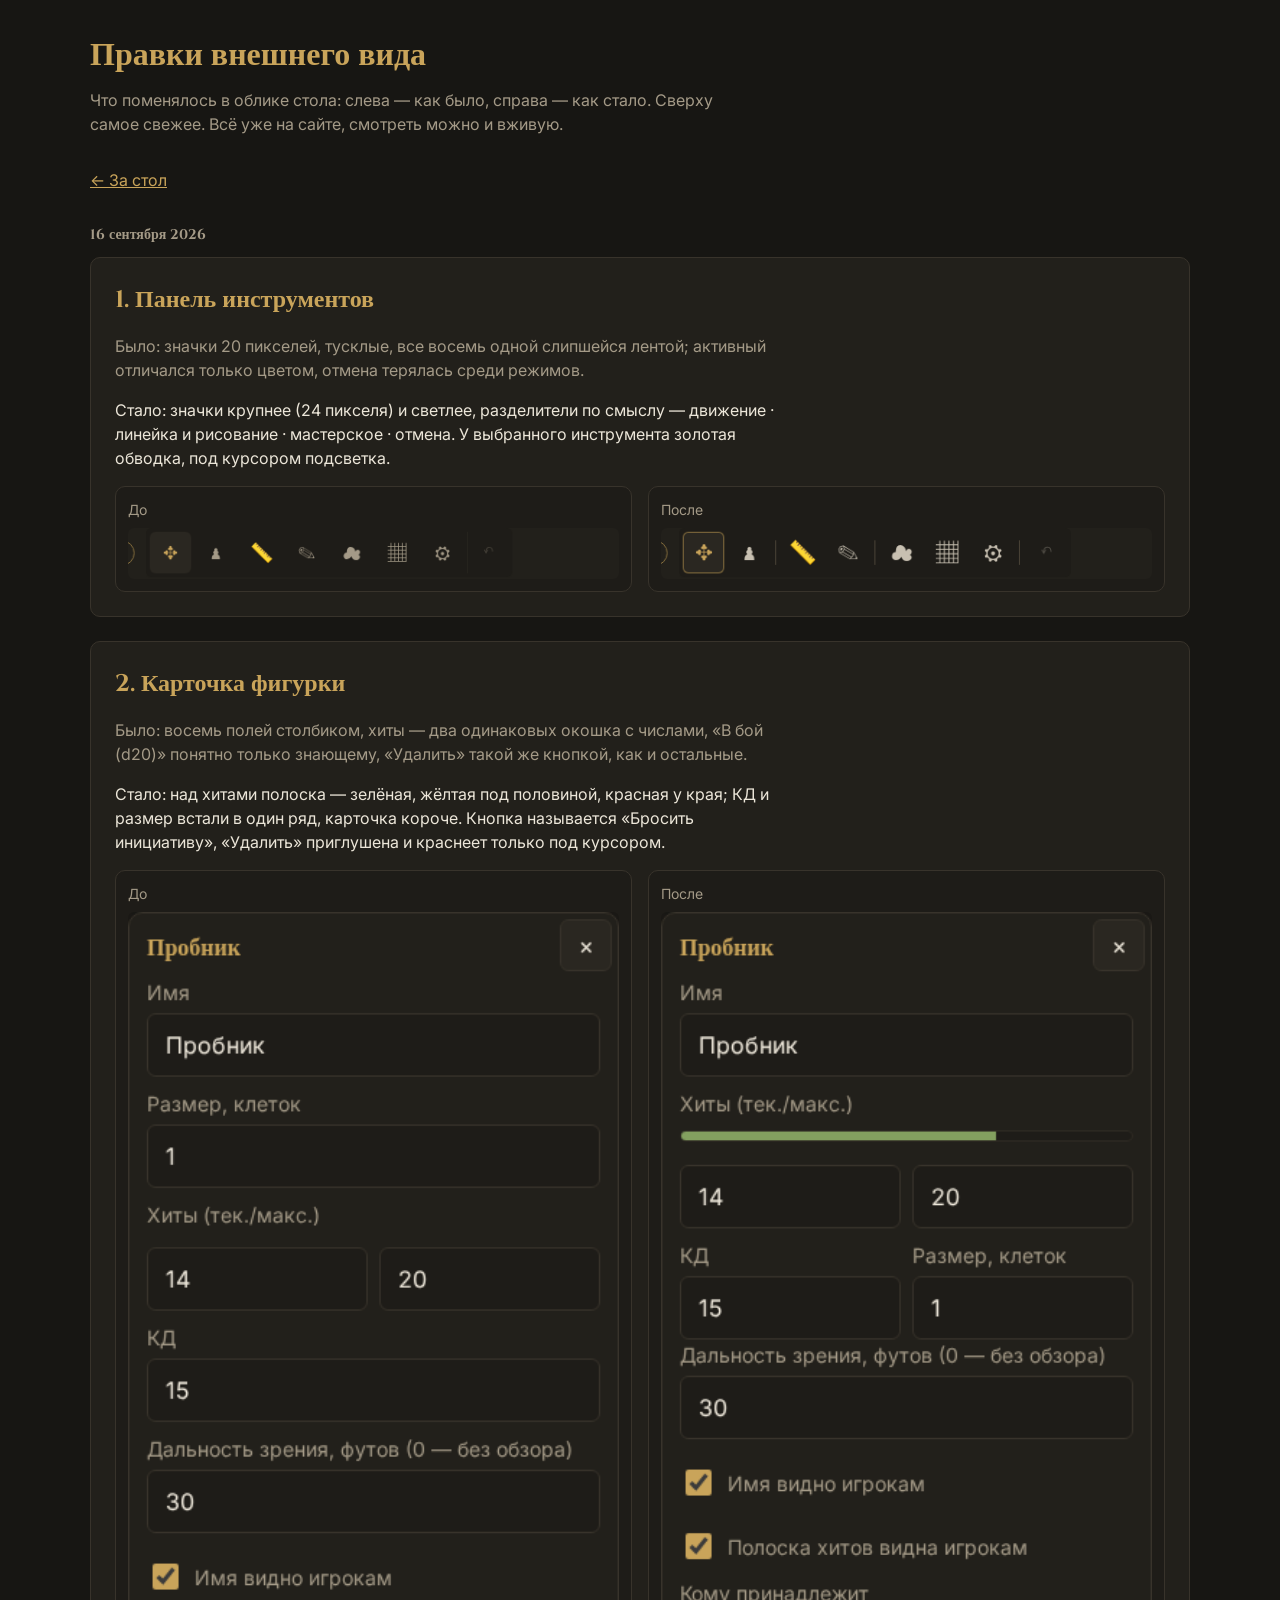
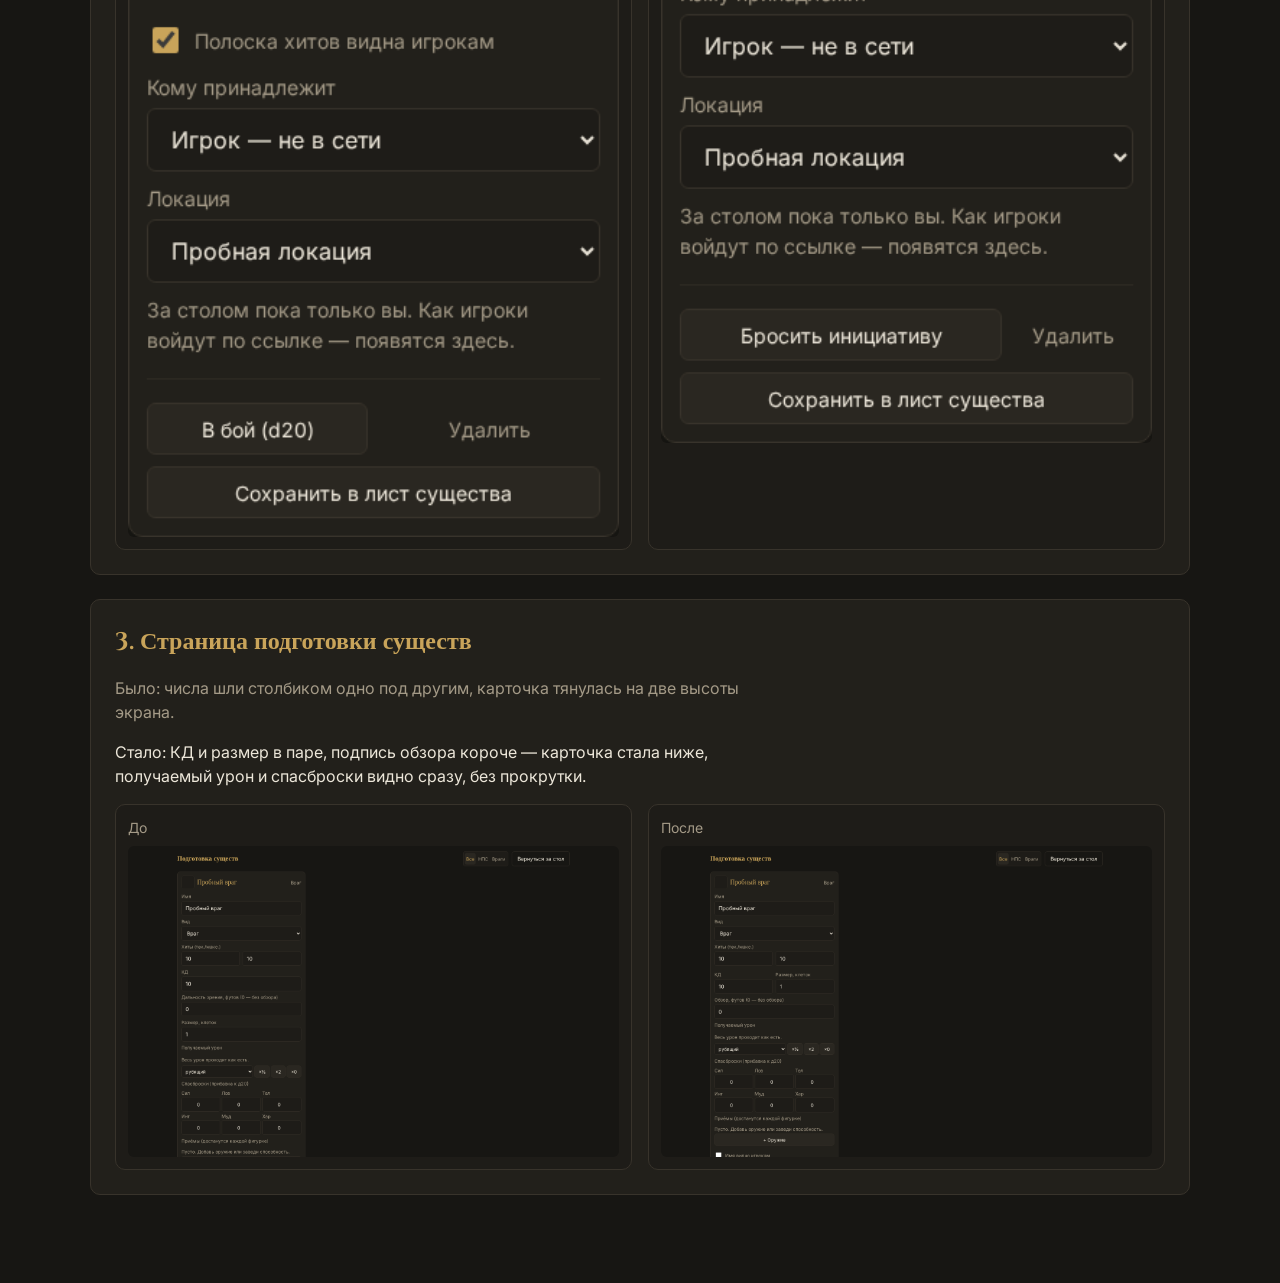
==== pravki/index.html @ 35bd2c35 "Brighter toolbar, a bar on the token card, and a page that shows every look change" ====
<!DOCTYPE html>
<html lang="ru">
<head>
<meta charset="utf-8">
<meta name="viewport" content="width=device-width, initial-scale=1">
<title>YourTable — правки внешнего вида</title>
<link rel="icon" href="../favicon.svg" type="image/svg+xml">
<link rel="preconnect" href="https://fonts.googleapis.com">
<link rel="preconnect" href="https://fonts.gstatic.com" crossorigin>
<link href="https://fonts.googleapis.com/css2?family=Cinzel:wght@500;600&family=Inter:wght@400;500;600&display=swap" rel="stylesheet">
<style>
  :root{
    --bg:#171613; --bg-2:#1e1c18; --panel:#22201b; --line:#38332b;
    --text:#ece6d9; --muted:#a49a87; --gold:#c9a45a;
    --s2:8px; --s3:12px; --s4:16px; --s6:24px; --s8:32px; --r:10px;
    --f-head:"Cinzel", Georgia, serif; --f-body:"Inter", system-ui, sans-serif;
  }
  *{box-sizing:border-box}
  body{
    margin:0; padding:var(--s8) var(--s4) 64px; background:var(--bg); color:var(--text);
    font-family:var(--f-body); font-size:16px; line-height:1.5;
  }
  .wrap{max-width:1100px; margin:0 auto}
  h1{font-family:var(--f-head); font-size:32px; color:var(--gold); margin:0 0 var(--s2)}
  h2{font-family:var(--f-head); font-size:24px; color:var(--gold); margin:0 0 var(--s3)}
  .lead{color:var(--muted); margin:0 0 var(--s8); max-width:66ch}
  .back{display:inline-block; margin-bottom:var(--s8); color:var(--gold)}
  .fix{border:1px solid var(--line); border-radius:var(--r); background:var(--panel); padding:var(--s6); margin-bottom:var(--s6)}
  .fix p{max-width:66ch}
  .fix .was{color:var(--muted)}
  .pair{display:grid; grid-template-columns:1fr 1fr; gap:var(--s4); margin-top:var(--s4)}
  .shot{background:var(--bg-2); border:1px solid var(--line); border-radius:var(--r); padding:var(--s3)}
  .shot span{display:block; font-size:14px; color:var(--muted); margin-bottom:var(--s2)}
  .shot img{display:block; width:100%; height:auto; border-radius:6px}
  .when{font-size:14px; color:var(--muted)}
  @media (max-width:760px){ .pair{grid-template-columns:1fr} }
</style>
</head>
<body>
<div class="wrap">
  <h1>Правки внешнего вида</h1>
  <p class="lead">Что поменялось в облике стола: слева — как было, справа — как стало.
  Сверху самое свежее. Всё уже на сайте, смотреть можно и вживую.</p>
  <a class="back" href="../index.html">← За стол</a>

  <h2 class="when">16 сентября 2026</h2>

  <div class="fix">
    <h2>1. Панель инструментов</h2>
    <p class="was">Было: значки 20 пикселей, тусклые, все восемь одной слипшейся лентой;
    активный отличался только цветом, отмена терялась среди режимов.</p>
    <p>Стало: значки крупнее (24 пикселя) и светлее, разделители по смыслу —
    движение · линейка и рисование · мастерское · отмена. У выбранного инструмента
    золотая обводка, под курсором подсветка.</p>
    <div class="pair">
      <div class="shot"><span>До</span><img src="img/01-do.png" alt="Панель инструментов до правки"></div>
      <div class="shot"><span>После</span><img src="img/01-posle.png" alt="Панель инструментов после правки"></div>
    </div>
  </div>

  <div class="fix">
    <h2>2. Карточка фигурки</h2>
    <p class="was">Было: восемь полей столбиком, хиты — два одинаковых окошка с числами,
    «В бой (d20)» понятно только знающему, «Удалить» такой же кнопкой, как и остальные.</p>
    <p>Стало: над хитами полоска — зелёная, жёлтая под половиной, красная у края;
    КД и размер встали в один ряд, карточка короче. Кнопка называется
    «Бросить инициативу», «Удалить» приглушена и краснеет только под курсором.</p>
    <div class="pair">
      <div class="shot"><span>До</span><img src="img/02-do.png" alt="Карточка фигурки до правки"></div>
      <div class="shot"><span>После</span><img src="img/02-posle.png" alt="Карточка фигурки после правки"></div>
    </div>
  </div>

  <div class="fix">
    <h2>3. Страница подготовки существ</h2>
    <p class="was">Было: числа шли столбиком одно под другим, карточка тянулась
    на две высоты экрана.</p>
    <p>Стало: КД и размер в паре, подпись обзора короче — карточка стала ниже,
    получаемый урон и спасброски видно сразу, без прокрутки.</p>
    <div class="pair">
      <div class="shot"><span>До</span><img src="img/03-do.png" alt="Страница подготовки до правки"></div>
      <div class="shot"><span>После</span><img src="img/03-posle.png" alt="Страница подготовки после правки"></div>
    </div>
  </div>
</div>
</body>
</html>
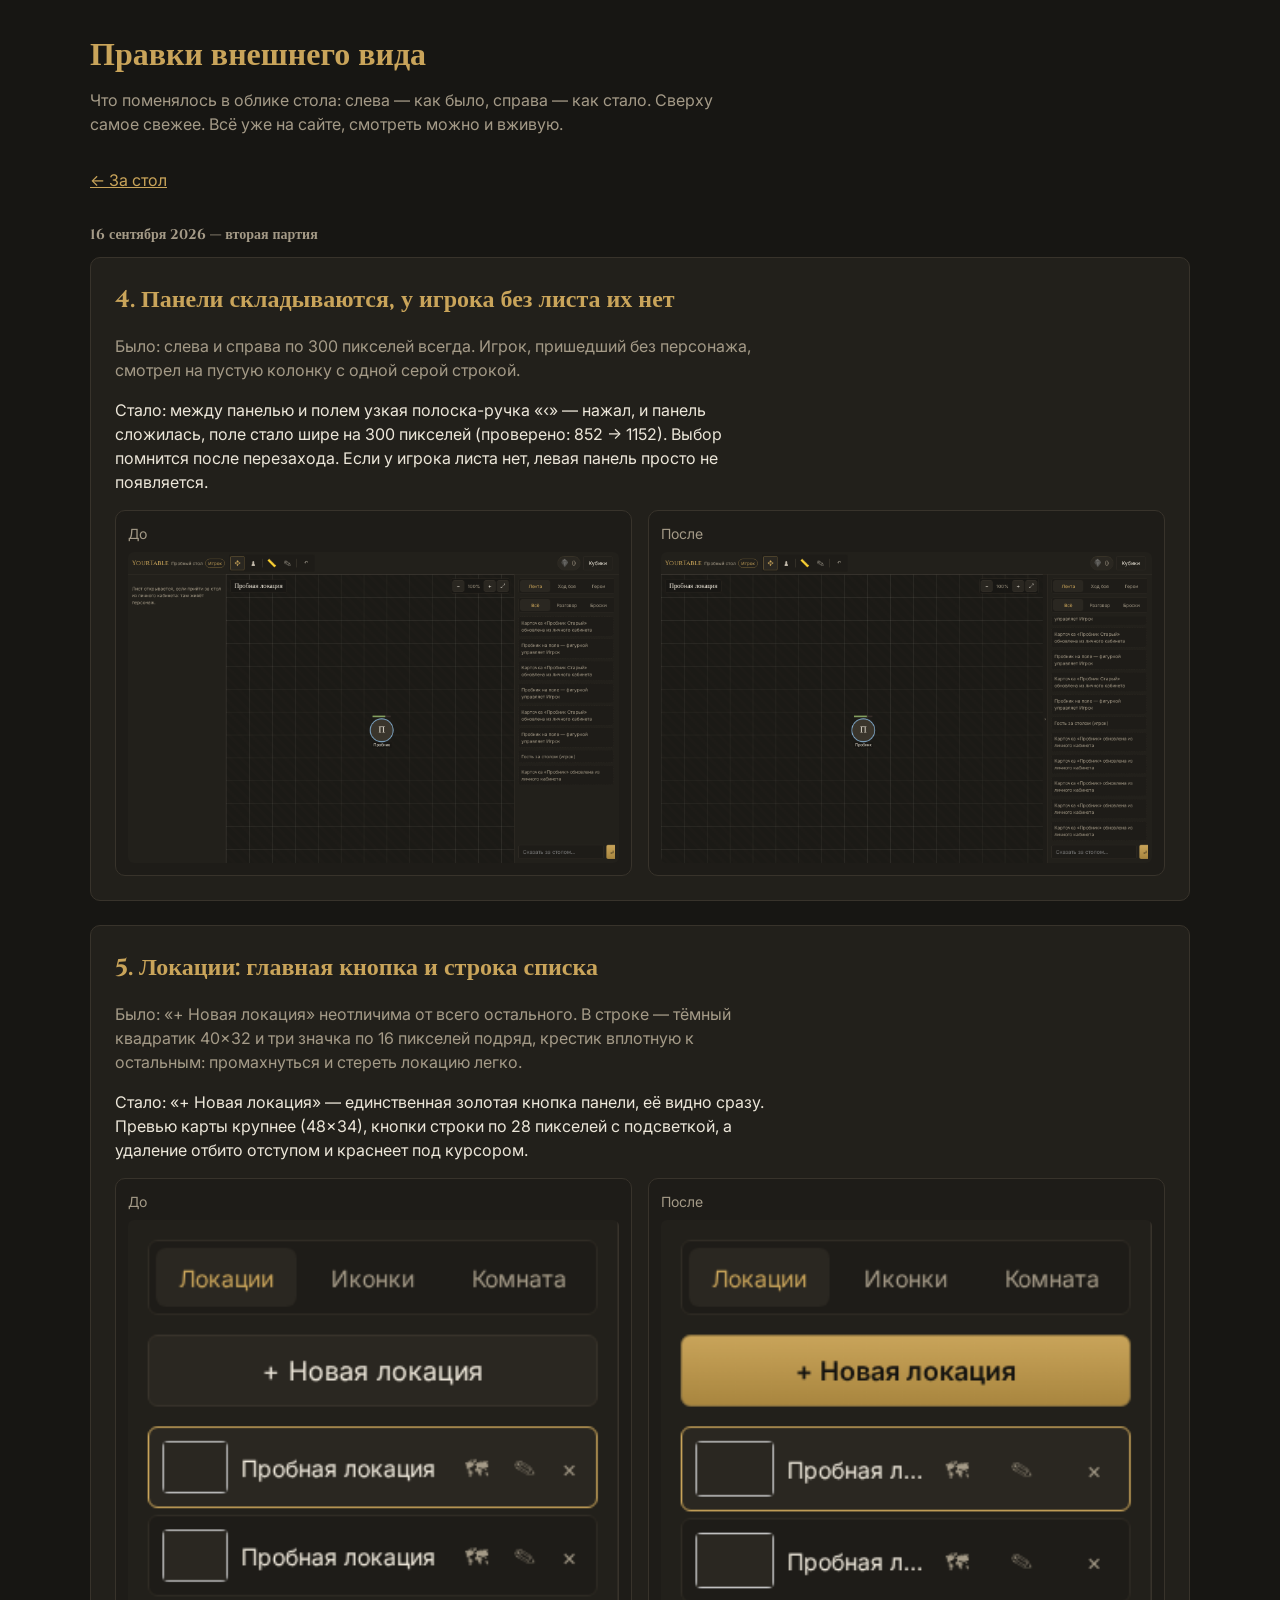
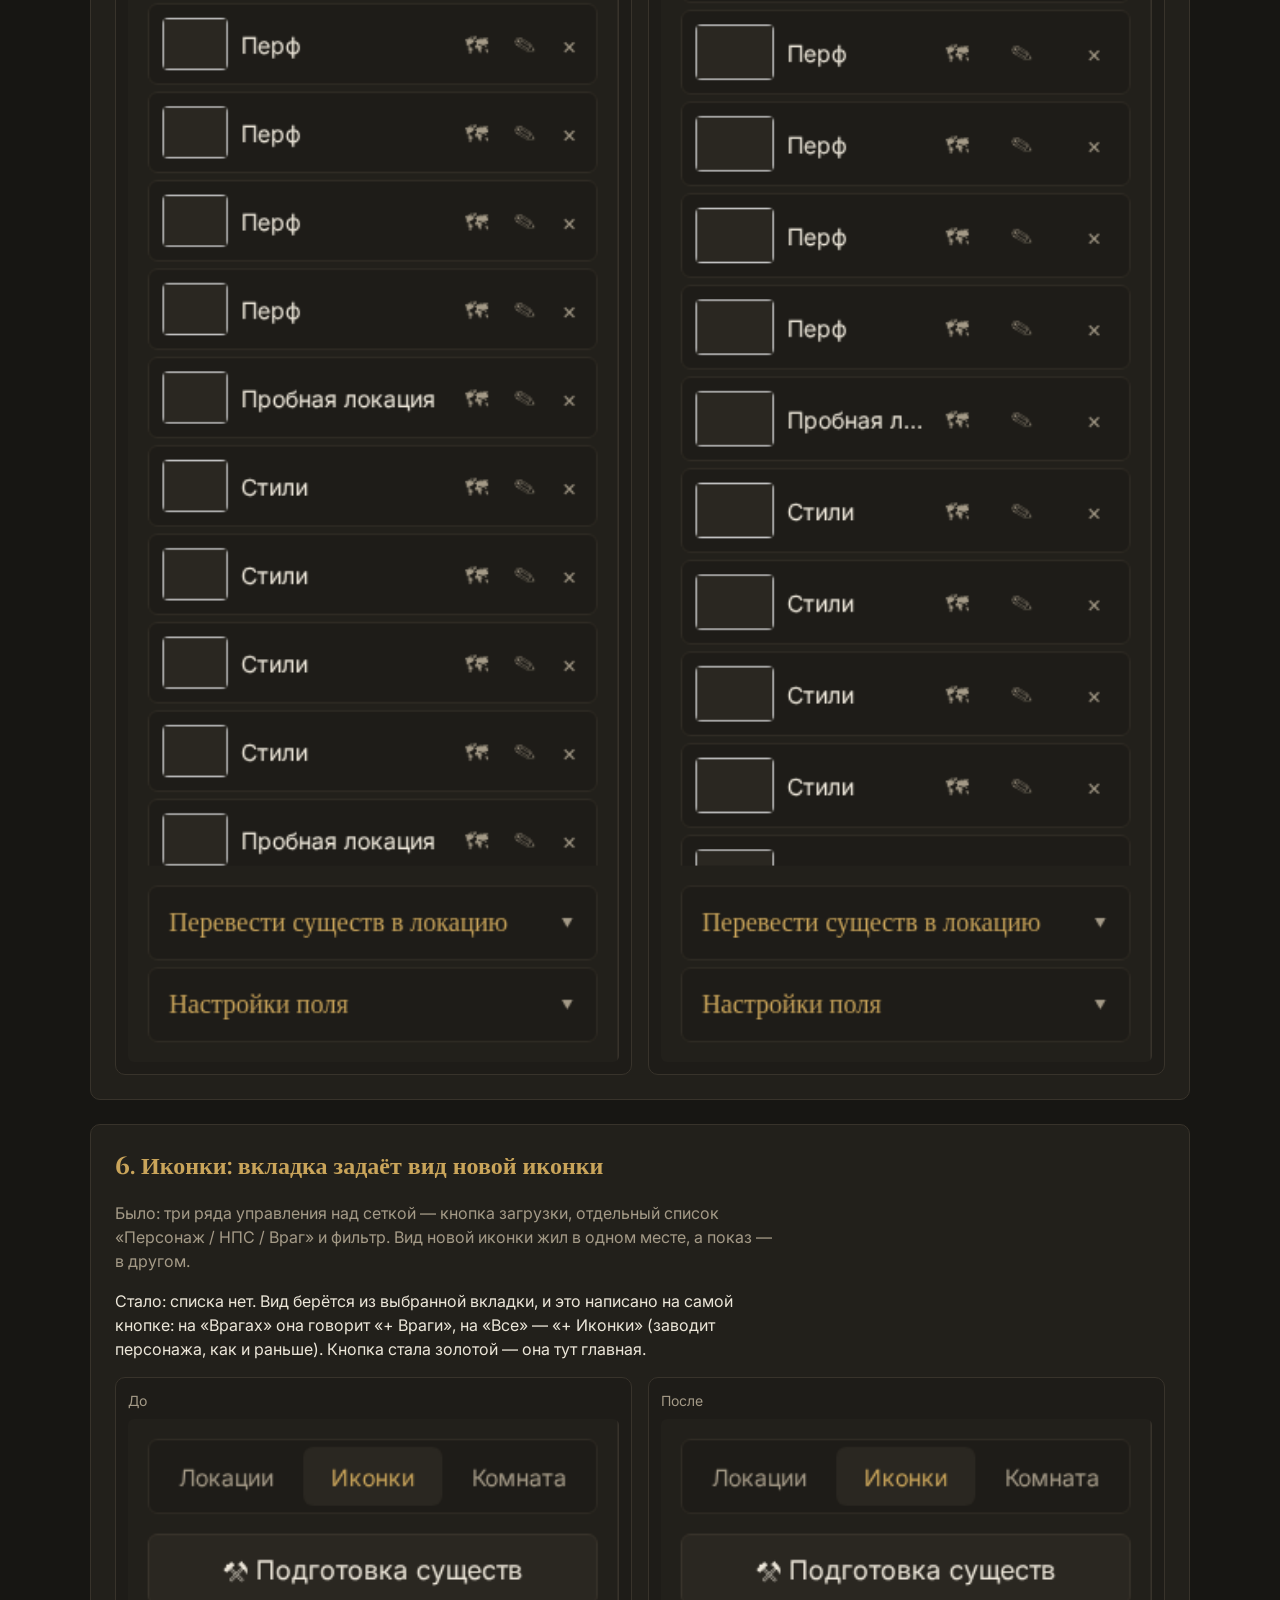
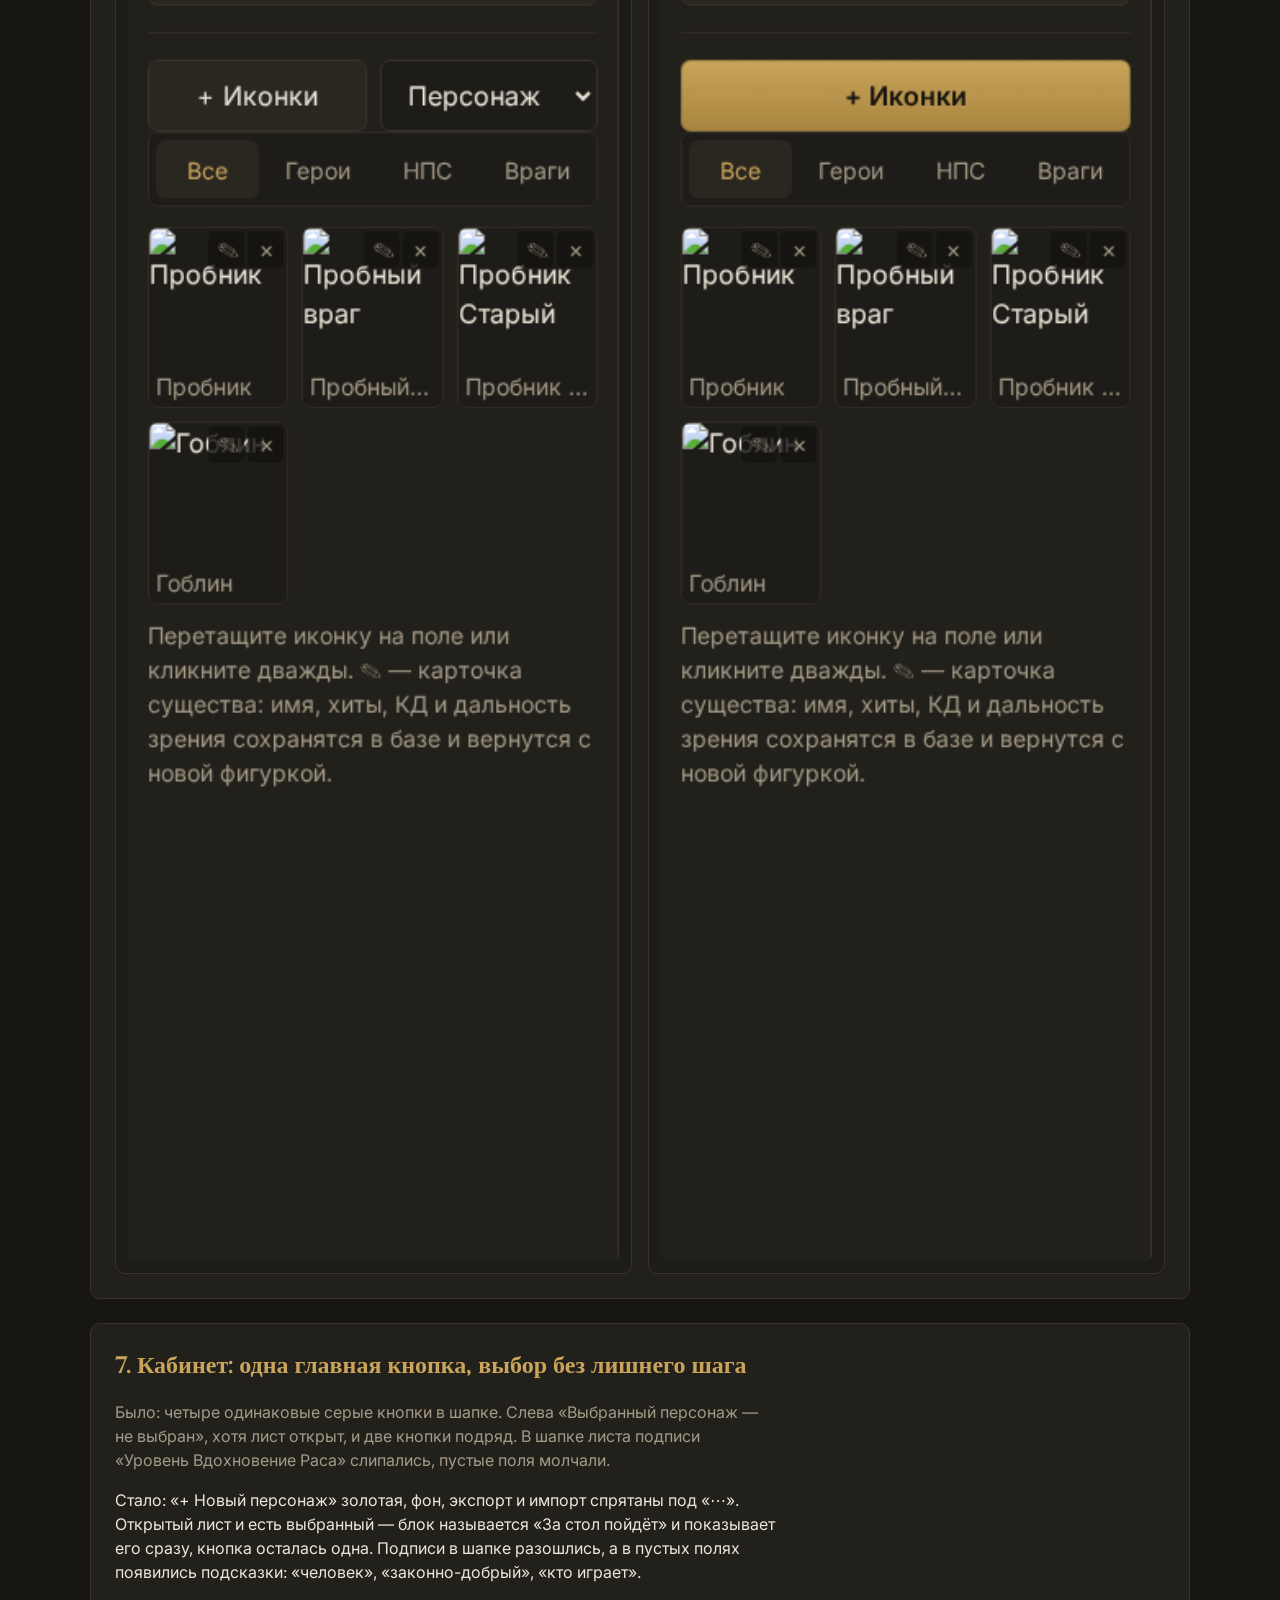
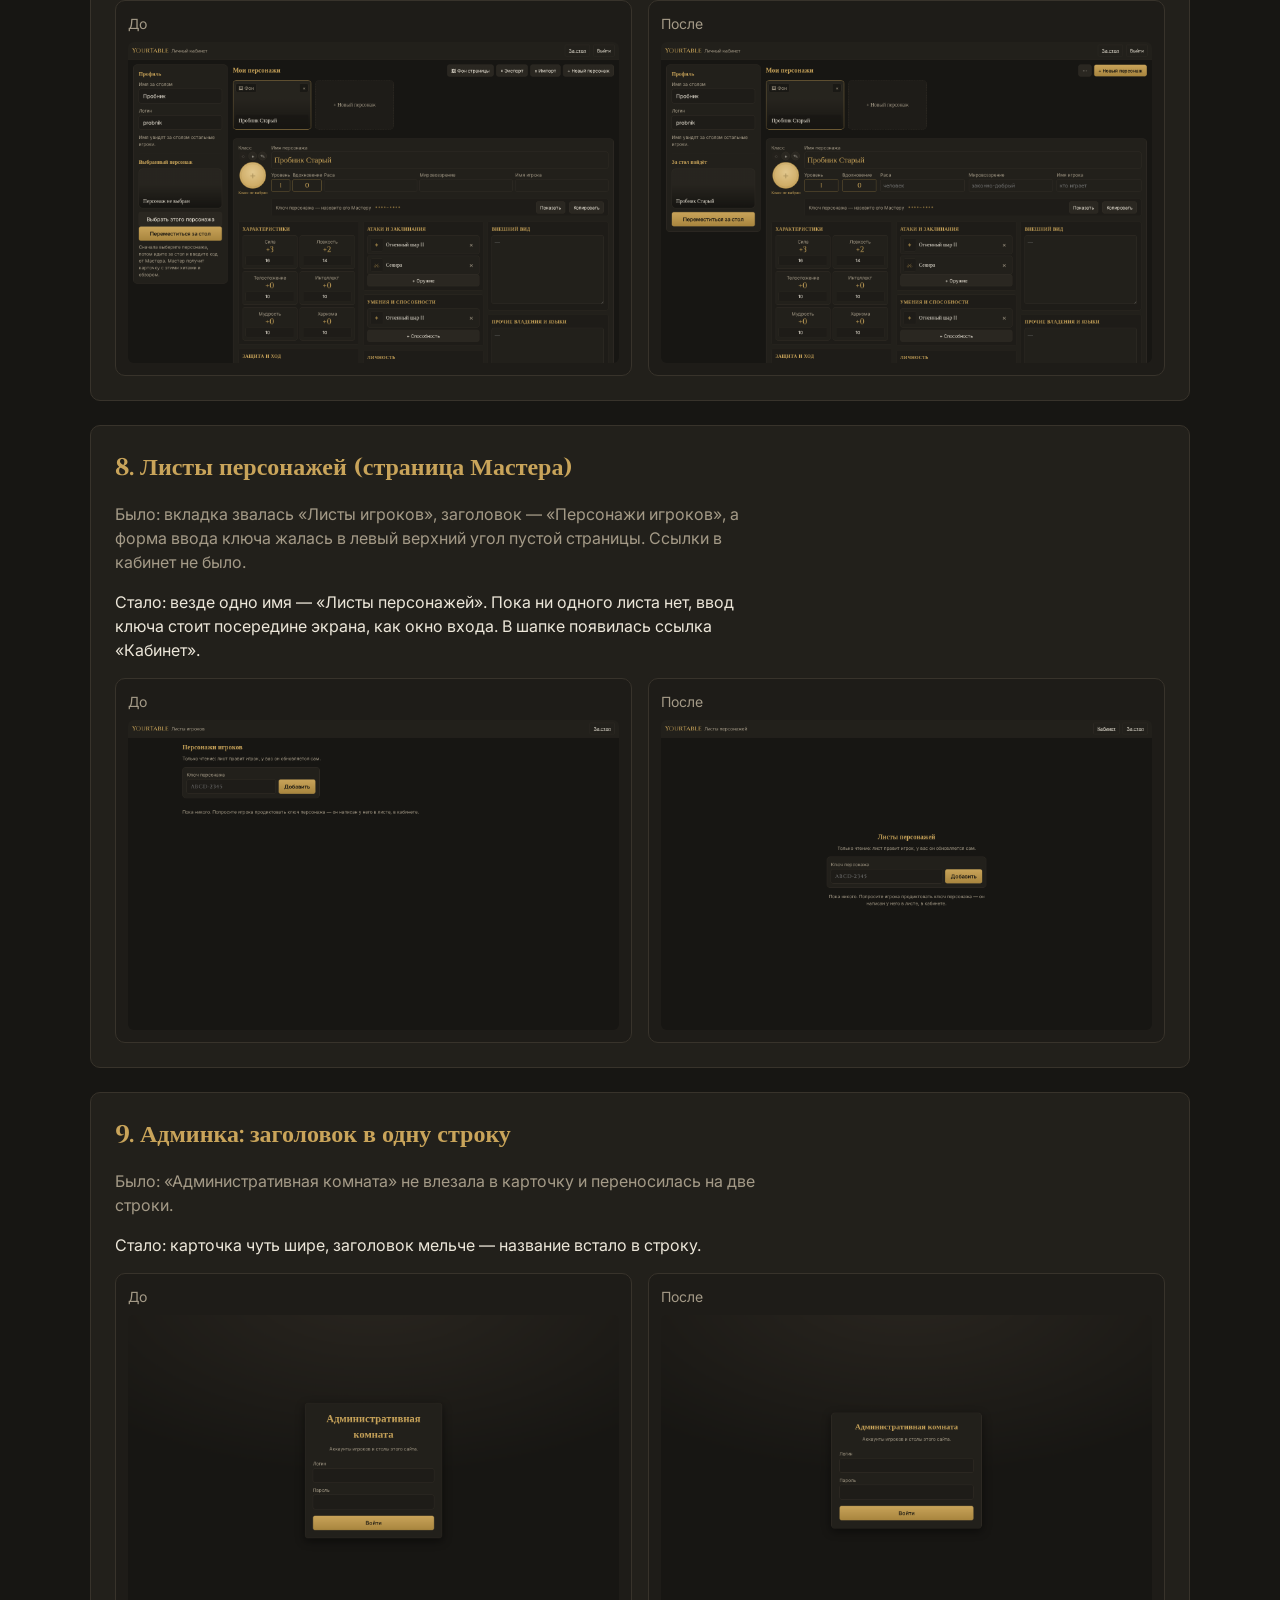
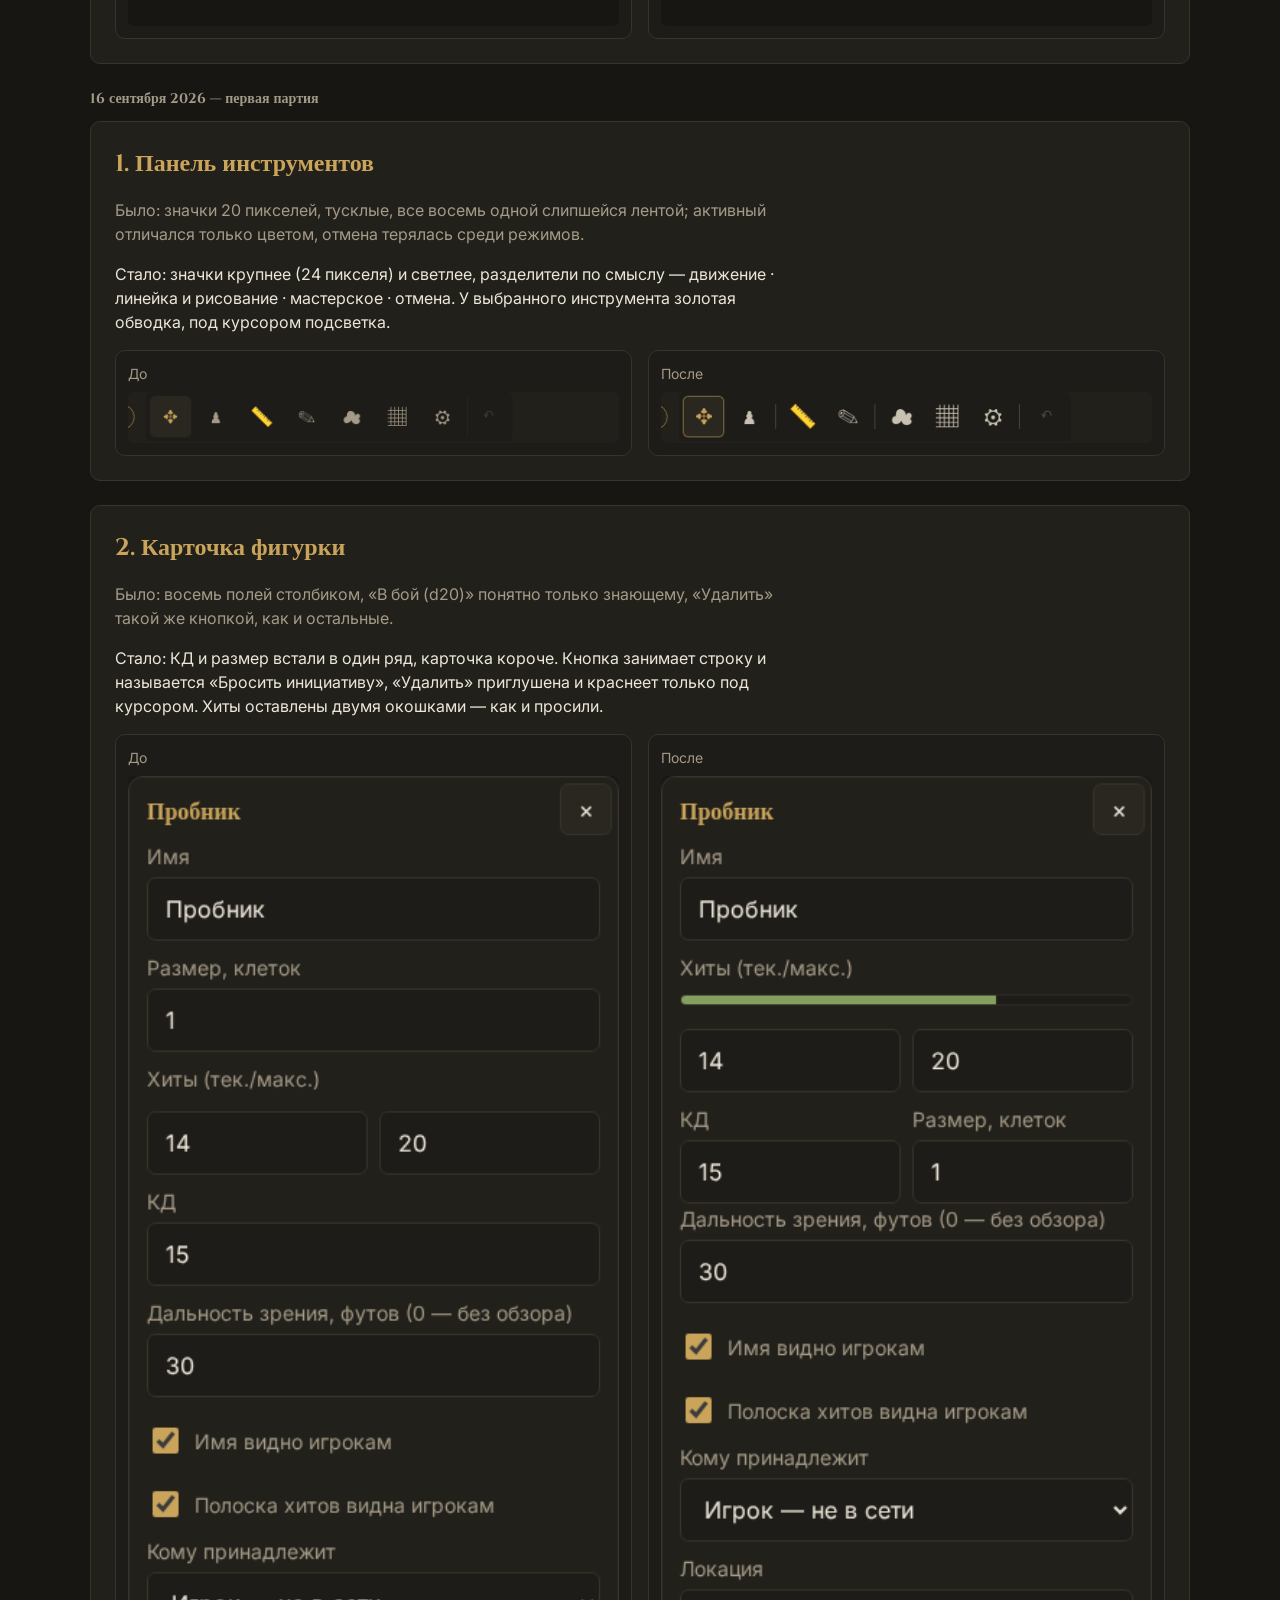
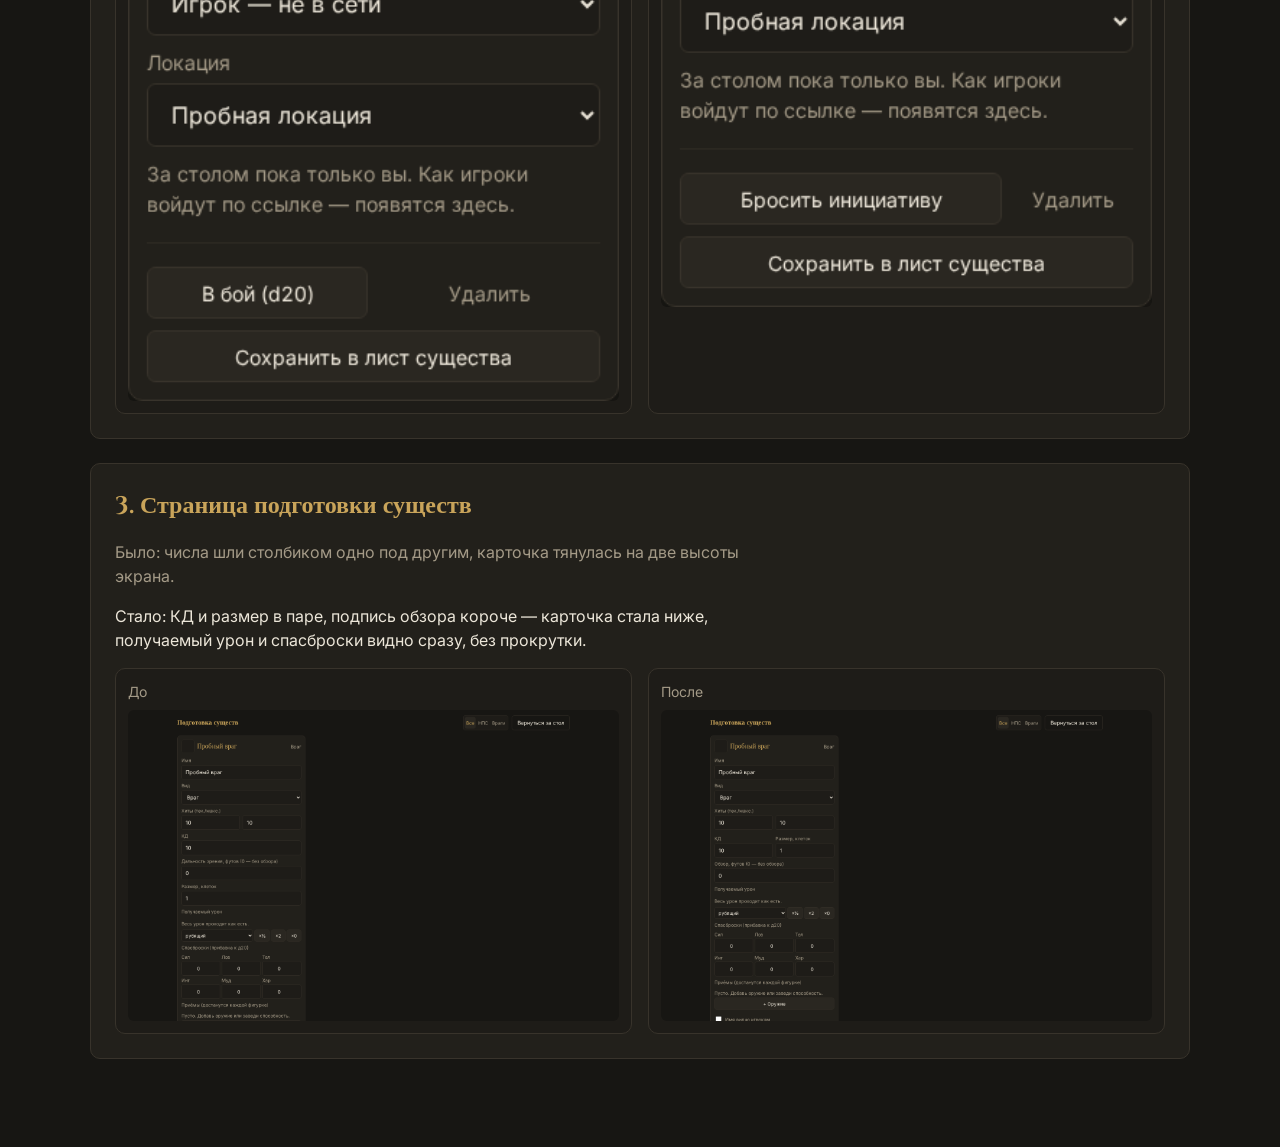
==== commit 1d636add: "Foldable panels, one gold button per screen, and a tidier cabinet and master page" ====
--- a/pravki/index.html
+++ b/pravki/index.html
@@ -43,7 +43,89 @@
   Сверху самое свежее. Всё уже на сайте, смотреть можно и вживую.</p>
   <a class="back" href="../index.html">← За стол</a>
 
-  <h2 class="when">16 сентября 2026</h2>
+  <h2 class="when">16 сентября 2026 — вторая партия</h2>
+
+  <div class="fix">
+    <h2>4. Панели складываются, у игрока без листа их нет</h2>
+    <p class="was">Было: слева и справа по 300 пикселей всегда. Игрок, пришедший без
+    персонажа, смотрел на пустую колонку с одной серой строкой.</p>
+    <p>Стало: между панелью и полем узкая полоска-ручка «‹» — нажал, и панель сложилась,
+    поле стало шире на 300 пикселей (проверено: 852 → 1152). Выбор помнится после
+    перезахода. Если у игрока листа нет, левая панель просто не появляется.</p>
+    <div class="pair">
+      <div class="shot"><span>До</span><img src="img/player-do.png" alt="Стол игрока до правки"></div>
+      <div class="shot"><span>После</span><img src="img/player-posle.png" alt="Стол игрока после правки"></div>
+    </div>
+  </div>
+
+  <div class="fix">
+    <h2>5. Локации: главная кнопка и строка списка</h2>
+    <p class="was">Было: «+ Новая локация» неотличима от всего остального. В строке —
+    тёмный квадратик 40×32 и три значка по 16 пикселей подряд, крестик вплотную
+    к остальным: промахнуться и стереть локацию легко.</p>
+    <p>Стало: «+ Новая локация» — единственная золотая кнопка панели, её видно сразу.
+    Превью карты крупнее (48×34), кнопки строки по 28 пикселей с подсветкой,
+    а удаление отбито отступом и краснеет под курсором.</p>
+    <div class="pair">
+      <div class="shot"><span>До</span><img src="img/loc-do.png" alt="Вкладка локаций до правки"></div>
+      <div class="shot"><span>После</span><img src="img/loc-posle.png" alt="Вкладка локаций после правки"></div>
+    </div>
+  </div>
+
+  <div class="fix">
+    <h2>6. Иконки: вкладка задаёт вид новой иконки</h2>
+    <p class="was">Было: три ряда управления над сеткой — кнопка загрузки, отдельный
+    список «Персонаж / НПС / Враг» и фильтр. Вид новой иконки жил в одном месте,
+    а показ — в другом.</p>
+    <p>Стало: списка нет. Вид берётся из выбранной вкладки, и это написано на самой
+    кнопке: на «Врагах» она говорит «+ Враги», на «Все» — «+ Иконки» (заводит
+    персонажа, как и раньше). Кнопка стала золотой — она тут главная.</p>
+    <div class="pair">
+      <div class="shot"><span>До</span><img src="img/lib-do.png" alt="Вкладка иконок до правки"></div>
+      <div class="shot"><span>После</span><img src="img/lib-posle.png" alt="Вкладка иконок после правки"></div>
+    </div>
+  </div>
+
+  <div class="fix">
+    <h2>7. Кабинет: одна главная кнопка, выбор без лишнего шага</h2>
+    <p class="was">Было: четыре одинаковые серые кнопки в шапке. Слева «Выбранный
+    персонаж — не выбран», хотя лист открыт, и две кнопки подряд. В шапке листа
+    подписи «Уровень Вдохновение Раса» слипались, пустые поля молчали.</p>
+    <p>Стало: «+ Новый персонаж» золотая, фон, экспорт и импорт спрятаны под «⋯».
+    Открытый лист и есть выбранный — блок называется «За стол пойдёт» и показывает
+    его сразу, кнопка осталась одна. Подписи в шапке разошлись, а в пустых полях
+    появились подсказки: «человек», «законно-добрый», «кто играет».</p>
+    <div class="pair">
+      <div class="shot"><span>До</span><img src="img/cab-top-do.png" alt="Кабинет до правки"></div>
+      <div class="shot"><span>После</span><img src="img/cab-top-posle.png" alt="Кабинет после правки"></div>
+    </div>
+  </div>
+
+  <div class="fix">
+    <h2>8. Листы персонажей (страница Мастера)</h2>
+    <p class="was">Было: вкладка звалась «Листы игроков», заголовок — «Персонажи
+    игроков», а форма ввода ключа жалась в левый верхний угол пустой страницы.
+    Ссылки в кабинет не было.</p>
+    <p>Стало: везде одно имя — «Листы персонажей». Пока ни одного листа нет, ввод ключа
+    стоит посередине экрана, как окно входа. В шапке появилась ссылка «Кабинет».</p>
+    <div class="pair">
+      <div class="shot"><span>До</span><img src="img/master-do.png" alt="Листы персонажей до правки"></div>
+      <div class="shot"><span>После</span><img src="img/master-posle.png" alt="Листы персонажей после правки"></div>
+    </div>
+  </div>
+
+  <div class="fix">
+    <h2>9. Админка: заголовок в одну строку</h2>
+    <p class="was">Было: «Административная комната» не влезала в карточку и
+    переносилась на две строки.</p>
+    <p>Стало: карточка чуть шире, заголовок мельче — название встало в строку.</p>
+    <div class="pair">
+      <div class="shot"><span>До</span><img src="img/admin-do.png" alt="Админка до правки"></div>
+      <div class="shot"><span>После</span><img src="img/admin-posle.png" alt="Админка после правки"></div>
+    </div>
+  </div>
+
+  <h2 class="when">16 сентября 2026 — первая партия</h2>
 
   <div class="fix">
     <h2>1. Панель инструментов</h2>
@@ -60,11 +142,11 @@
 
   <div class="fix">
     <h2>2. Карточка фигурки</h2>
-    <p class="was">Было: восемь полей столбиком, хиты — два одинаковых окошка с числами,
-    «В бой (d20)» понятно только знающему, «Удалить» такой же кнопкой, как и остальные.</p>
-    <p>Стало: над хитами полоска — зелёная, жёлтая под половиной, красная у края;
-    КД и размер встали в один ряд, карточка короче. Кнопка называется
-    «Бросить инициативу», «Удалить» приглушена и краснеет только под курсором.</p>
+    <p class="was">Было: восемь полей столбиком, «В бой (d20)» понятно только знающему,
+    «Удалить» такой же кнопкой, как и остальные.</p>
+    <p>Стало: КД и размер встали в один ряд, карточка короче. Кнопка занимает строку
+    и называется «Бросить инициативу», «Удалить» приглушена и краснеет только под
+    курсором. Хиты оставлены двумя окошками — как и просили.</p>
     <div class="pair">
       <div class="shot"><span>До</span><img src="img/02-do.png" alt="Карточка фигурки до правки"></div>
       <div class="shot"><span>После</span><img src="img/02-posle.png" alt="Карточка фигурки после правки"></div>
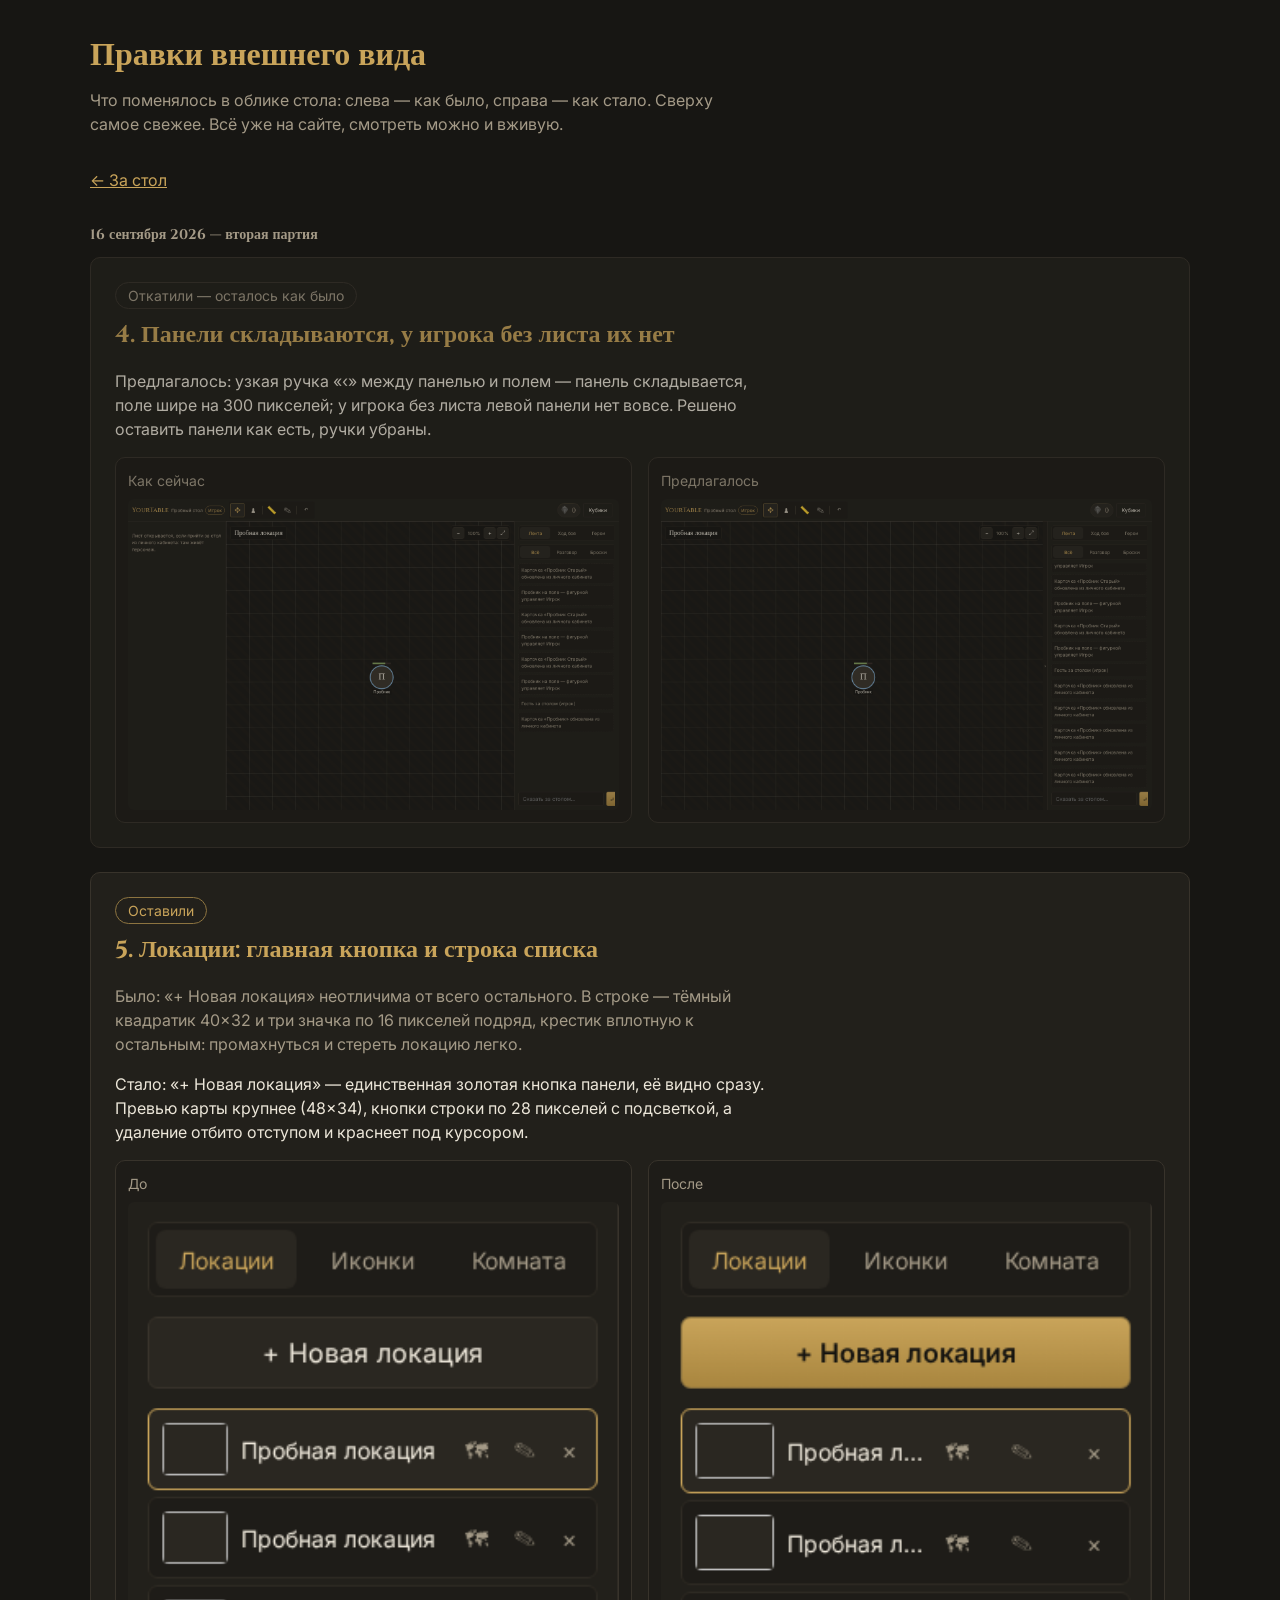
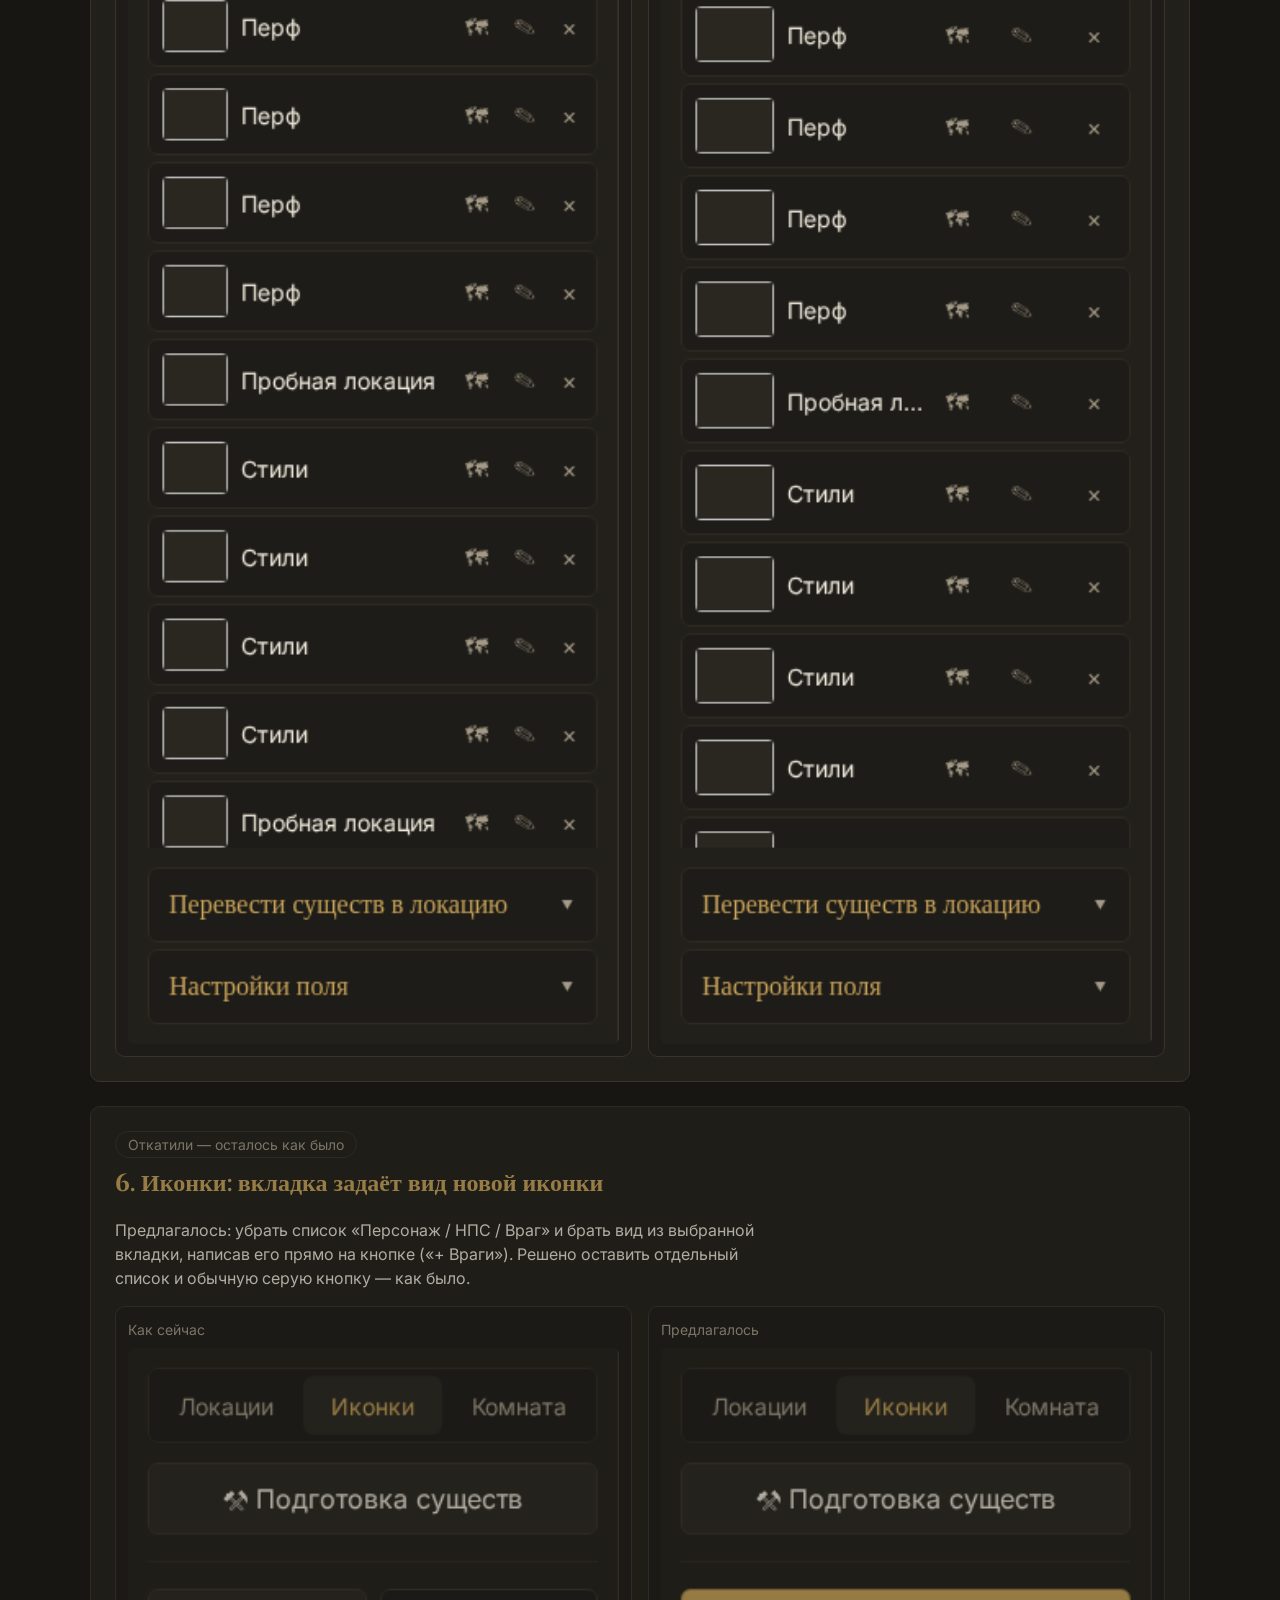
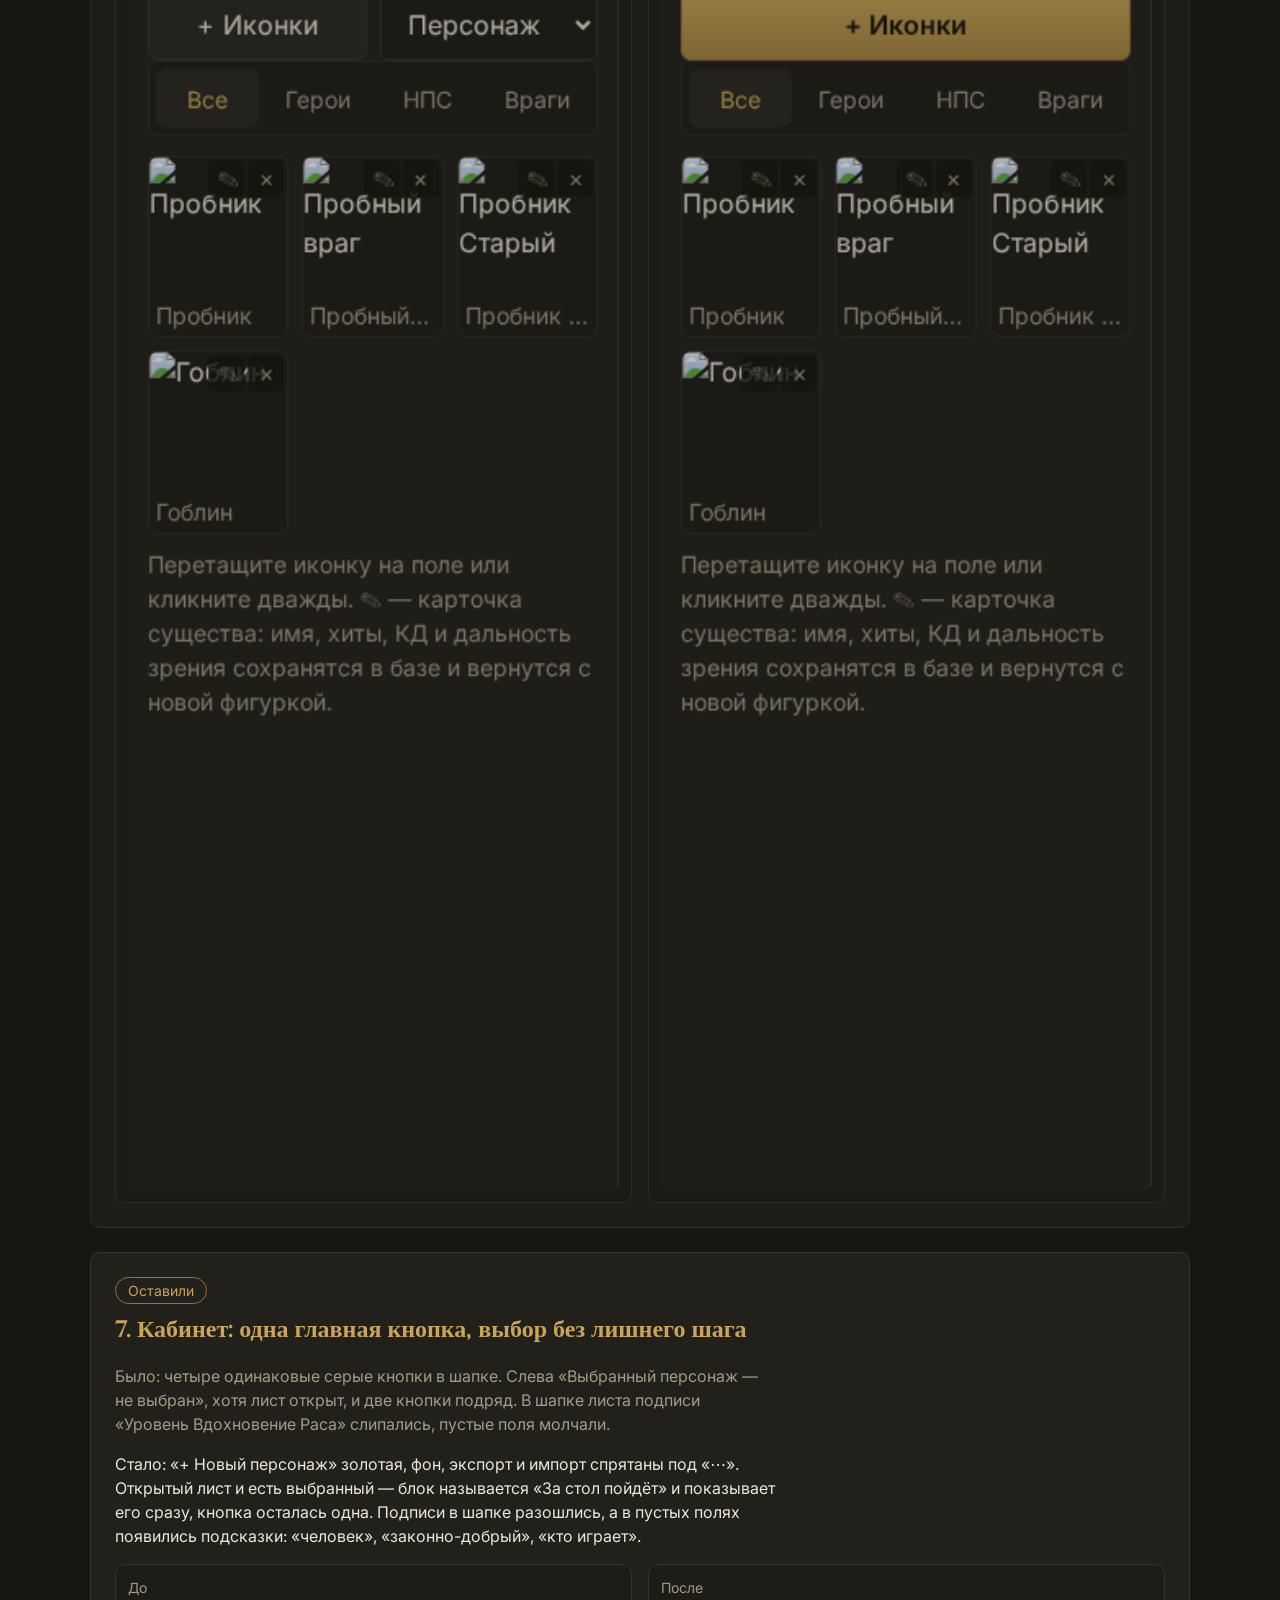
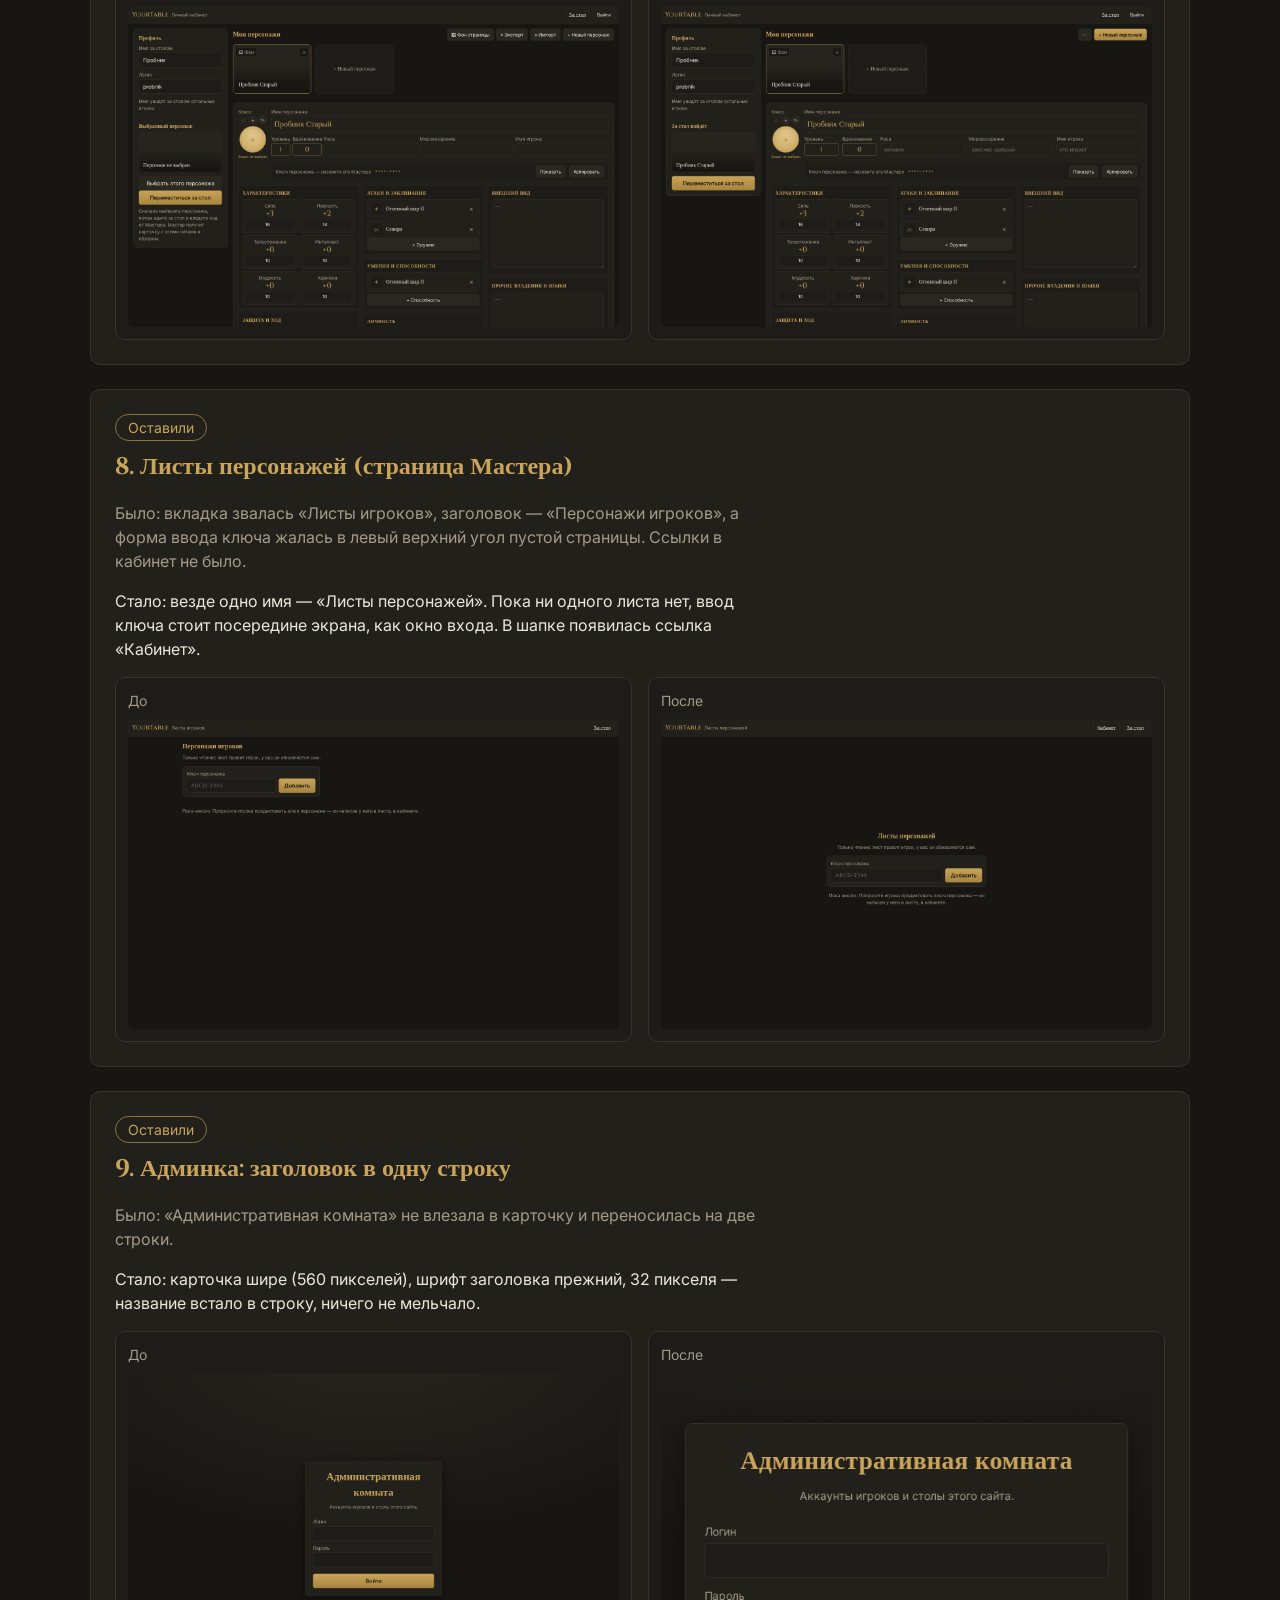
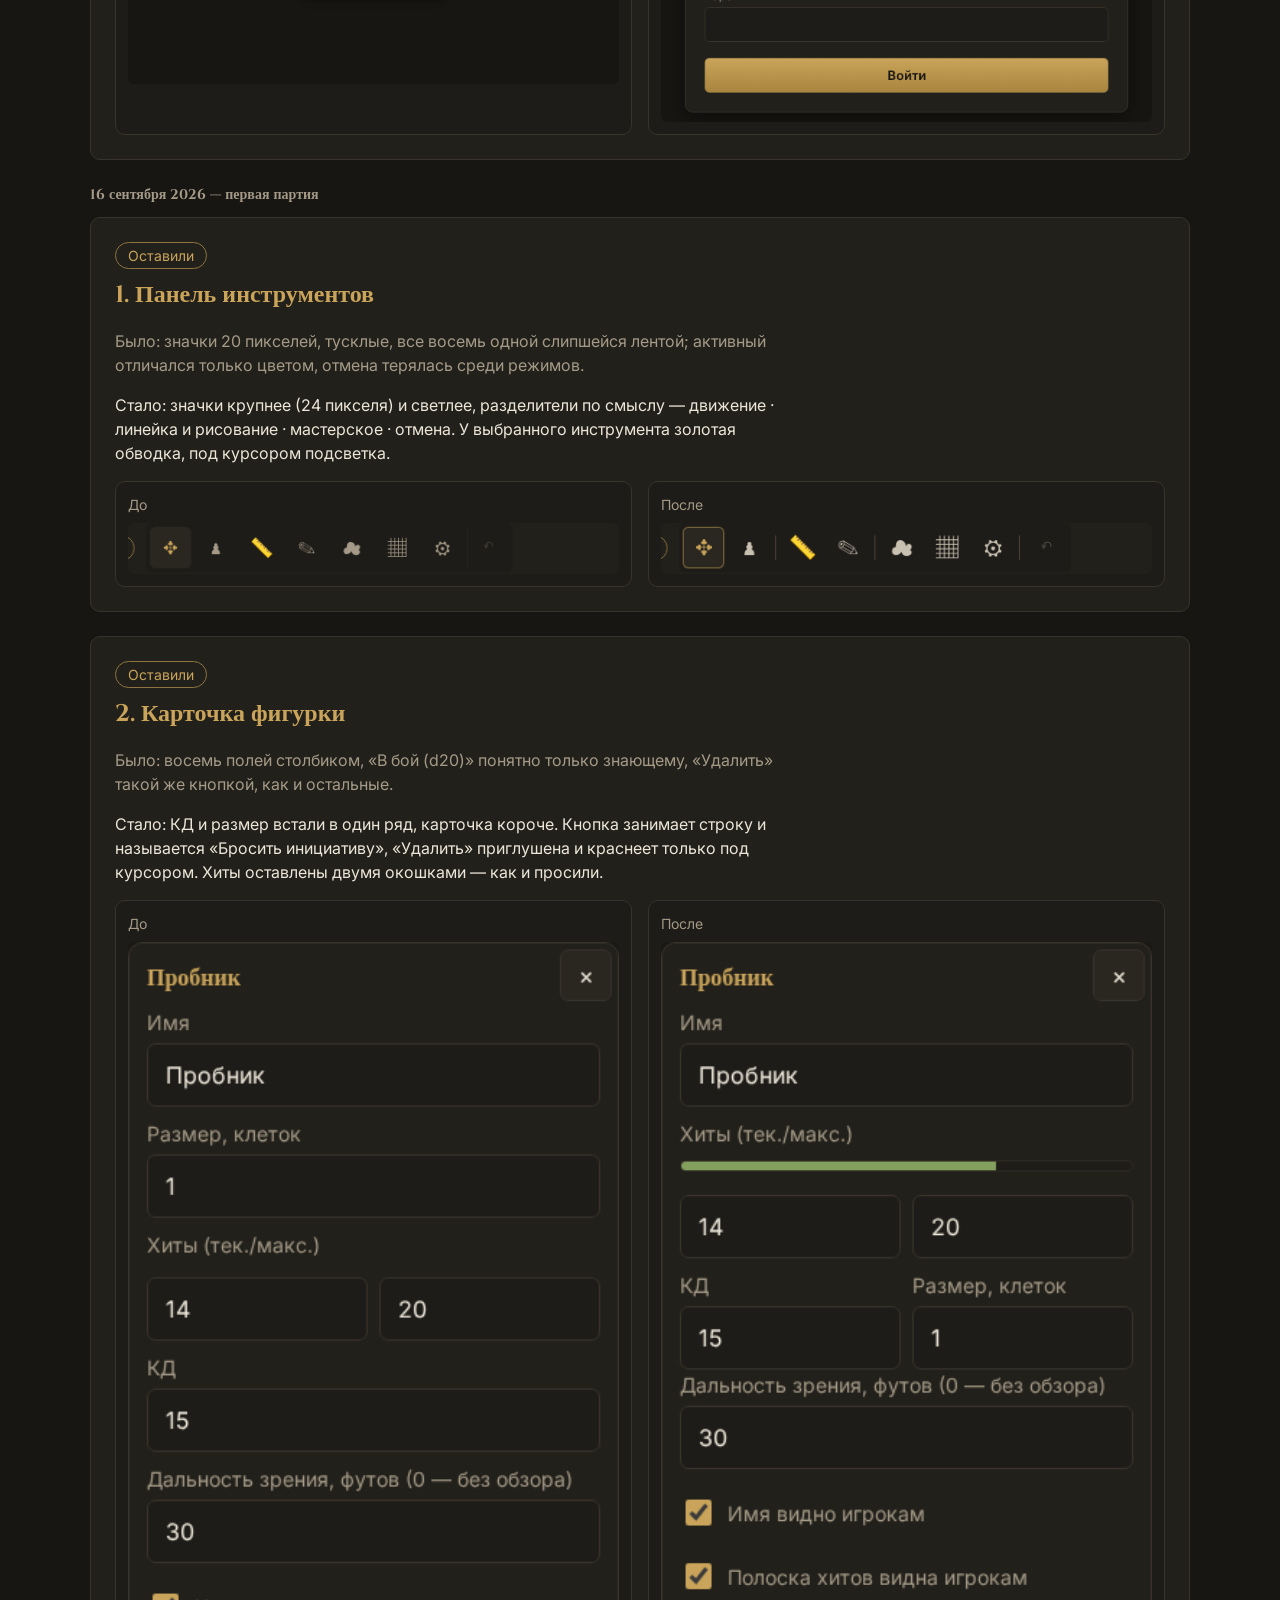
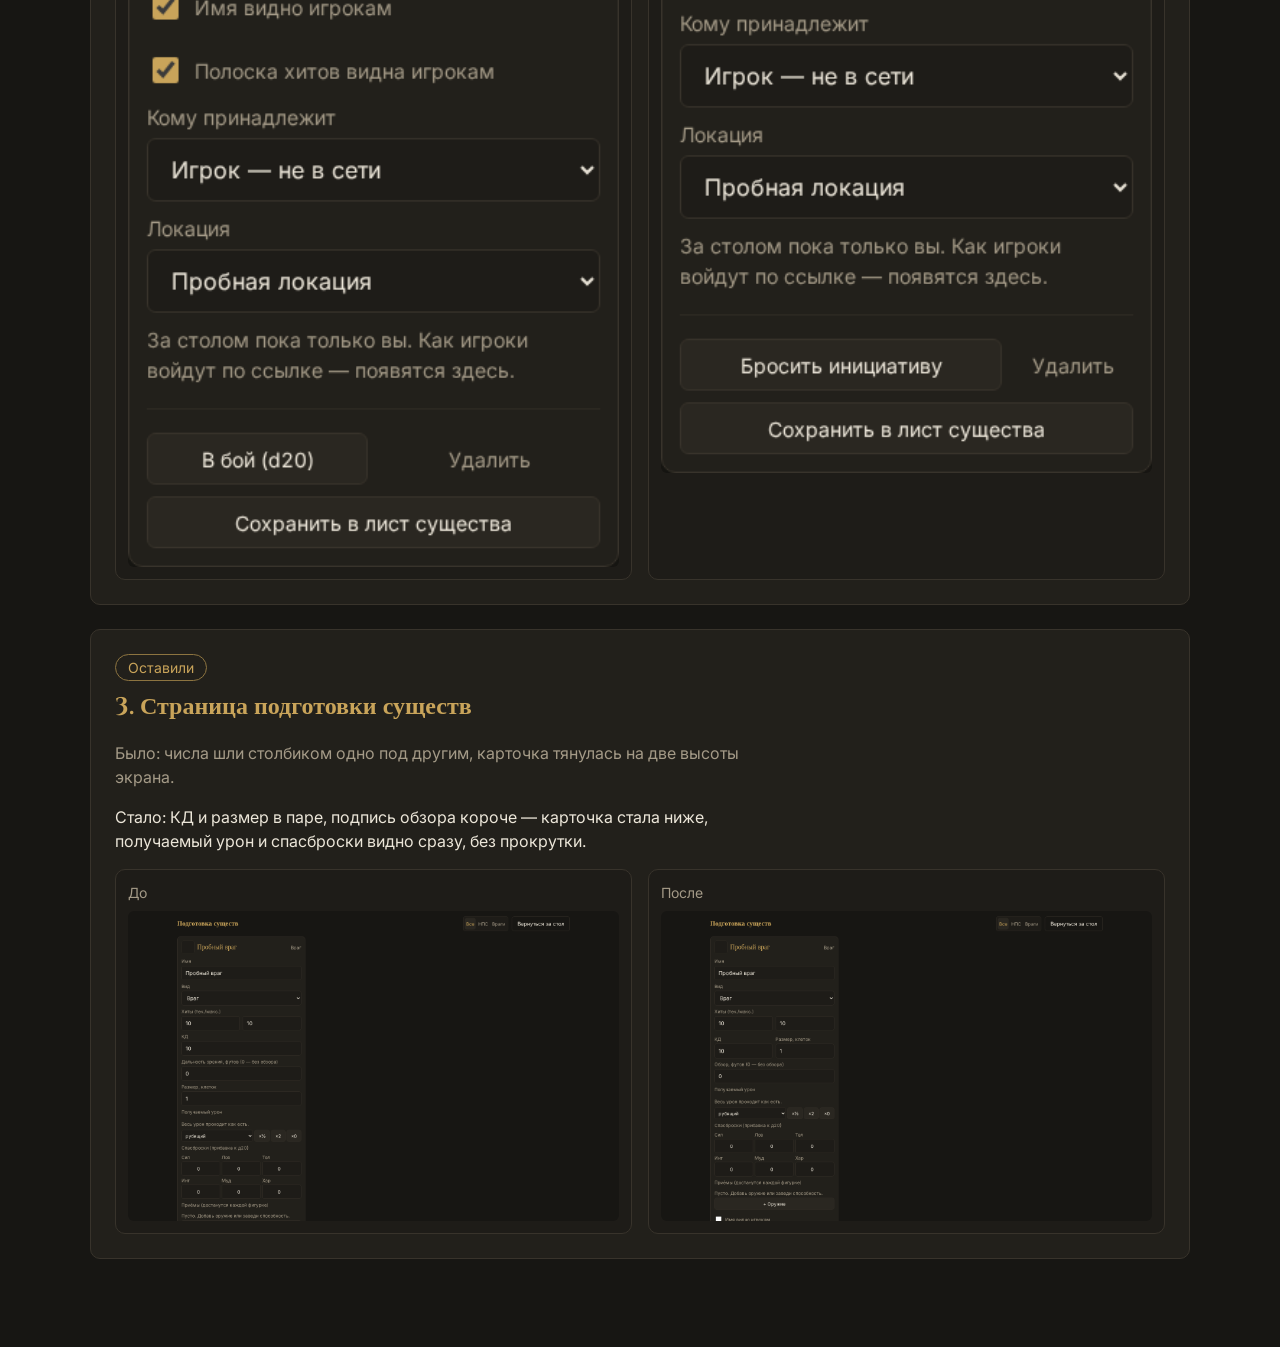
==== commit 144a6adf: "Keep the panels and the icon kind list as they were; widen the admin card instead of shrinking its t" ====
--- a/pravki/index.html
+++ b/pravki/index.html
@@ -33,6 +33,10 @@
   .shot span{display:block; font-size:14px; color:var(--muted); margin-bottom:var(--s2)}
   .shot img{display:block; width:100%; height:auto; border-radius:6px}
   .when{font-size:14px; color:var(--muted)}
+  .verdict{display:inline-block; font-size:14px; border-radius:999px; padding:2px var(--s3); margin-bottom:var(--s2)}
+  .kept{color:var(--gold); border:1px solid #8d7440}
+  .back-off{color:var(--muted); border:1px solid var(--line)}
+  .fix.off{opacity:.72}
   @media (max-width:760px){ .pair{grid-template-columns:1fr} }
 </style>
 </head>
@@ -45,20 +49,20 @@
 
   <h2 class="when">16 сентября 2026 — вторая партия</h2>
 
-  <div class="fix">
+  <div class="fix off">
+    <span class="verdict back-off">Откатили — осталось как было</span>
     <h2>4. Панели складываются, у игрока без листа их нет</h2>
-    <p class="was">Было: слева и справа по 300 пикселей всегда. Игрок, пришедший без
-    персонажа, смотрел на пустую колонку с одной серой строкой.</p>
-    <p>Стало: между панелью и полем узкая полоска-ручка «‹» — нажал, и панель сложилась,
-    поле стало шире на 300 пикселей (проверено: 852 → 1152). Выбор помнится после
-    перезахода. Если у игрока листа нет, левая панель просто не появляется.</p>
+    <p>Предлагалось: узкая ручка «‹» между панелью и полем — панель складывается,
+    поле шире на 300 пикселей; у игрока без листа левой панели нет вовсе.
+    Решено оставить панели как есть, ручки убраны.</p>
     <div class="pair">
-      <div class="shot"><span>До</span><img src="img/player-do.png" alt="Стол игрока до правки"></div>
-      <div class="shot"><span>После</span><img src="img/player-posle.png" alt="Стол игрока после правки"></div>
+      <div class="shot"><span>Как сейчас</span><img src="img/player-do.png" alt="Стол игрока"></div>
+      <div class="shot"><span>Предлагалось</span><img src="img/player-posle.png" alt="Стол игрока со свёрнутой панелью"></div>
     </div>
   </div>
 
   <div class="fix">
+    <span class="verdict kept">Оставили</span>
     <h2>5. Локации: главная кнопка и строка списка</h2>
     <p class="was">Было: «+ Новая локация» неотличима от всего остального. В строке —
     тёмный квадратик 40×32 и три значка по 16 пикселей подряд, крестик вплотную
@@ -72,21 +76,20 @@
     </div>
   </div>
 
-  <div class="fix">
+  <div class="fix off">
+    <span class="verdict back-off">Откатили — осталось как было</span>
     <h2>6. Иконки: вкладка задаёт вид новой иконки</h2>
-    <p class="was">Было: три ряда управления над сеткой — кнопка загрузки, отдельный
-    список «Персонаж / НПС / Враг» и фильтр. Вид новой иконки жил в одном месте,
-    а показ — в другом.</p>
-    <p>Стало: списка нет. Вид берётся из выбранной вкладки, и это написано на самой
-    кнопке: на «Врагах» она говорит «+ Враги», на «Все» — «+ Иконки» (заводит
-    персонажа, как и раньше). Кнопка стала золотой — она тут главная.</p>
+    <p>Предлагалось: убрать список «Персонаж / НПС / Враг» и брать вид из выбранной
+    вкладки, написав его прямо на кнопке («+ Враги»). Решено оставить отдельный
+    список и обычную серую кнопку — как было.</p>
     <div class="pair">
-      <div class="shot"><span>До</span><img src="img/lib-do.png" alt="Вкладка иконок до правки"></div>
-      <div class="shot"><span>После</span><img src="img/lib-posle.png" alt="Вкладка иконок после правки"></div>
+      <div class="shot"><span>Как сейчас</span><img src="img/lib-do.png" alt="Вкладка иконок"></div>
+      <div class="shot"><span>Предлагалось</span><img src="img/lib-posle.png" alt="Вкладка иконок с видом на кнопке"></div>
     </div>
   </div>
 
   <div class="fix">
+    <span class="verdict kept">Оставили</span>
     <h2>7. Кабинет: одна главная кнопка, выбор без лишнего шага</h2>
     <p class="was">Было: четыре одинаковые серые кнопки в шапке. Слева «Выбранный
     персонаж — не выбран», хотя лист открыт, и две кнопки подряд. В шапке листа
@@ -102,6 +105,7 @@
   </div>
 
   <div class="fix">
+    <span class="verdict kept">Оставили</span>
     <h2>8. Листы персонажей (страница Мастера)</h2>
     <p class="was">Было: вкладка звалась «Листы игроков», заголовок — «Персонажи
     игроков», а форма ввода ключа жалась в левый верхний угол пустой страницы.
@@ -115,10 +119,12 @@
   </div>
 
   <div class="fix">
+    <span class="verdict kept">Оставили</span>
     <h2>9. Админка: заголовок в одну строку</h2>
     <p class="was">Было: «Административная комната» не влезала в карточку и
     переносилась на две строки.</p>
-    <p>Стало: карточка чуть шире, заголовок мельче — название встало в строку.</p>
+    <p>Стало: карточка шире (560 пикселей), шрифт заголовка прежний, 32 пикселя —
+    название встало в строку, ничего не мельчало.</p>
     <div class="pair">
       <div class="shot"><span>До</span><img src="img/admin-do.png" alt="Админка до правки"></div>
       <div class="shot"><span>После</span><img src="img/admin-posle.png" alt="Админка после правки"></div>
@@ -128,6 +134,7 @@
   <h2 class="when">16 сентября 2026 — первая партия</h2>
 
   <div class="fix">
+    <span class="verdict kept">Оставили</span>
     <h2>1. Панель инструментов</h2>
     <p class="was">Было: значки 20 пикселей, тусклые, все восемь одной слипшейся лентой;
     активный отличался только цветом, отмена терялась среди режимов.</p>
@@ -141,6 +148,7 @@
   </div>
 
   <div class="fix">
+    <span class="verdict kept">Оставили</span>
     <h2>2. Карточка фигурки</h2>
     <p class="was">Было: восемь полей столбиком, «В бой (d20)» понятно только знающему,
     «Удалить» такой же кнопкой, как и остальные.</p>
@@ -154,6 +162,7 @@
   </div>
 
   <div class="fix">
+    <span class="verdict kept">Оставили</span>
     <h2>3. Страница подготовки существ</h2>
     <p class="was">Было: числа шли столбиком одно под другим, карточка тянулась
     на две высоты экрана.</p>
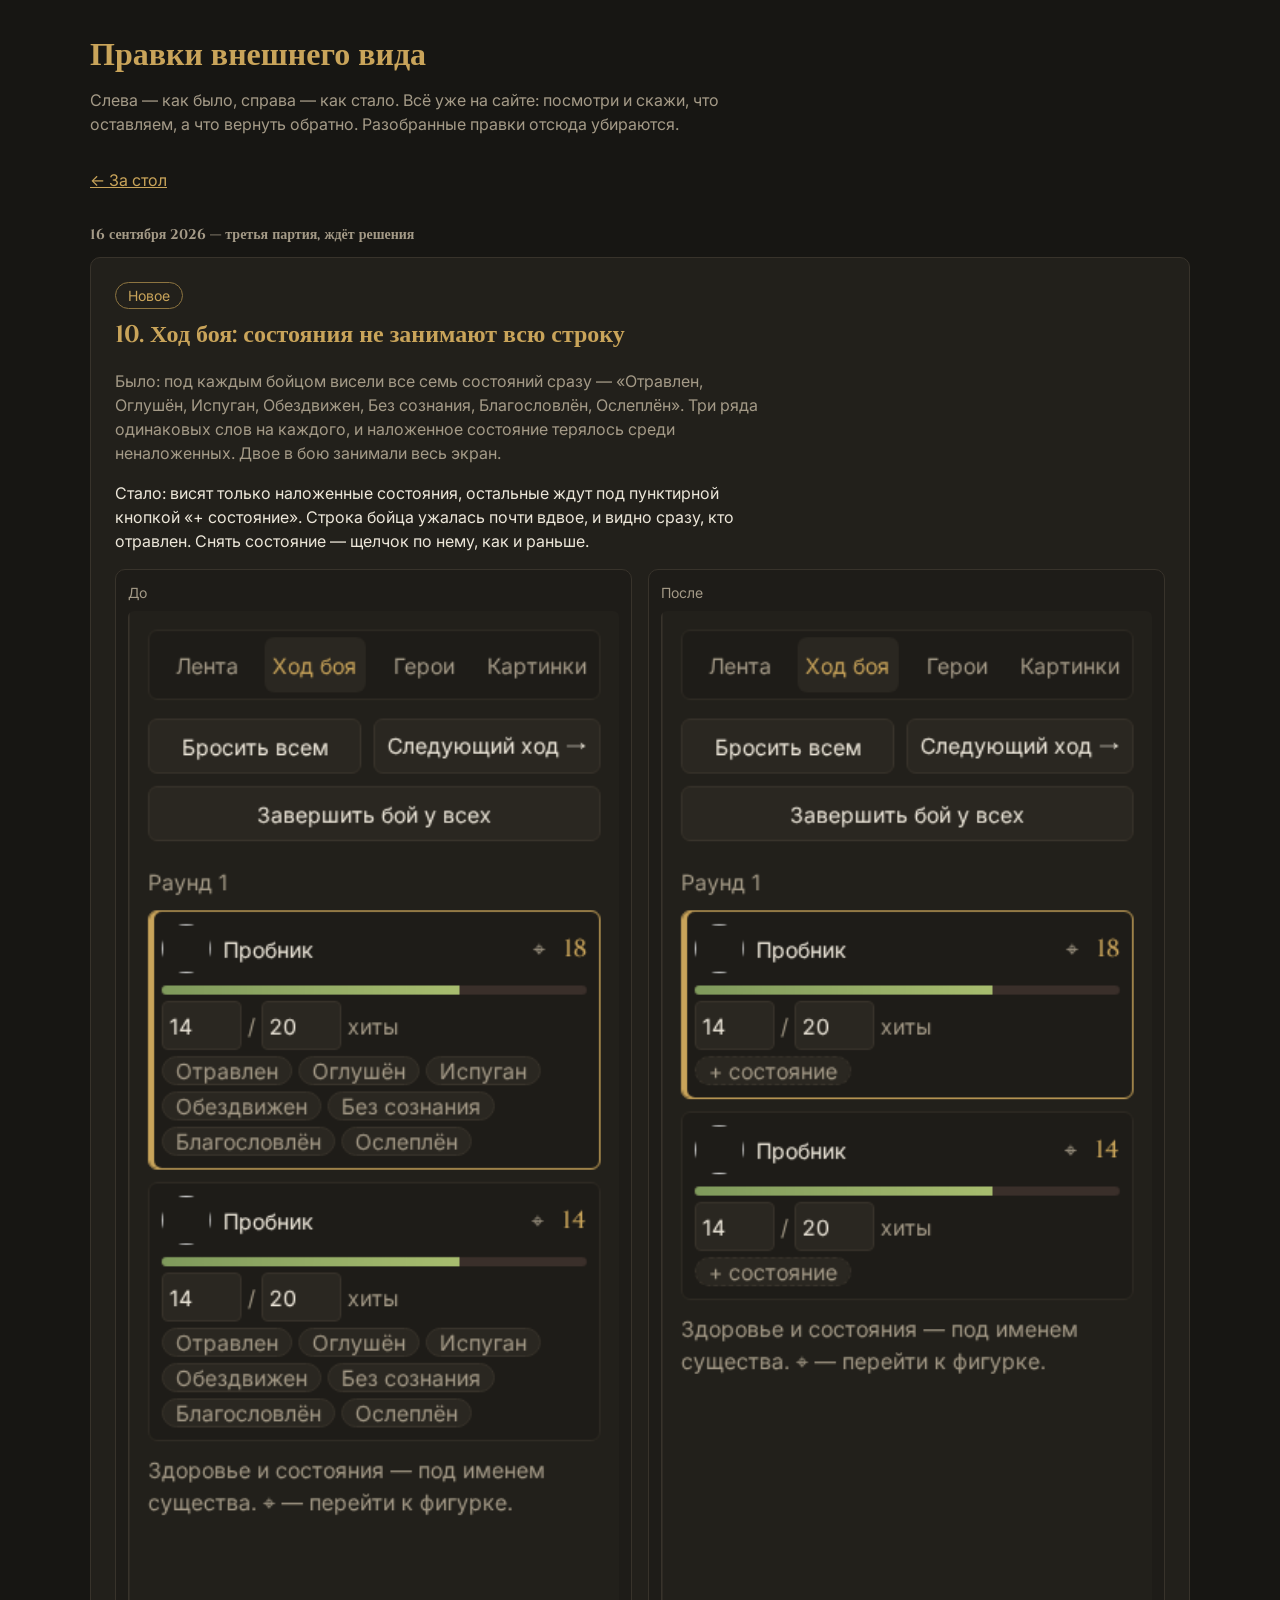
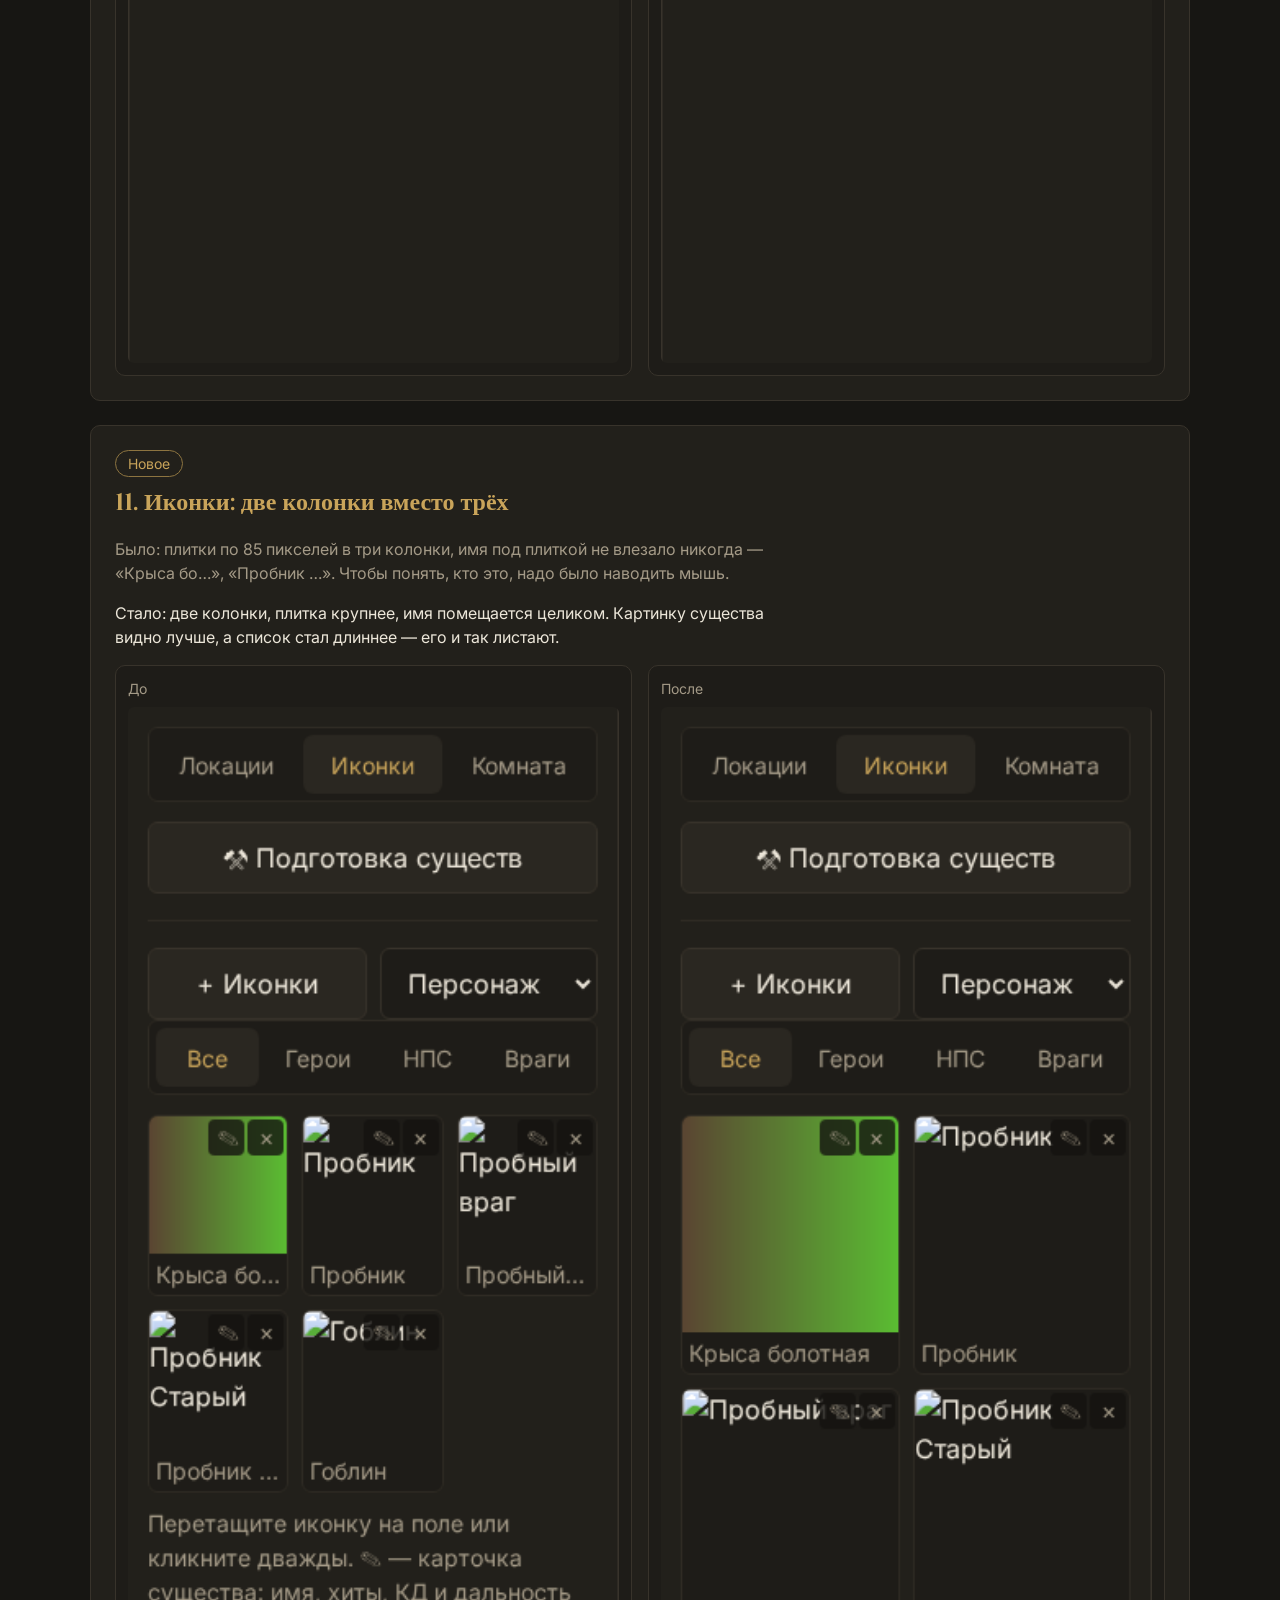
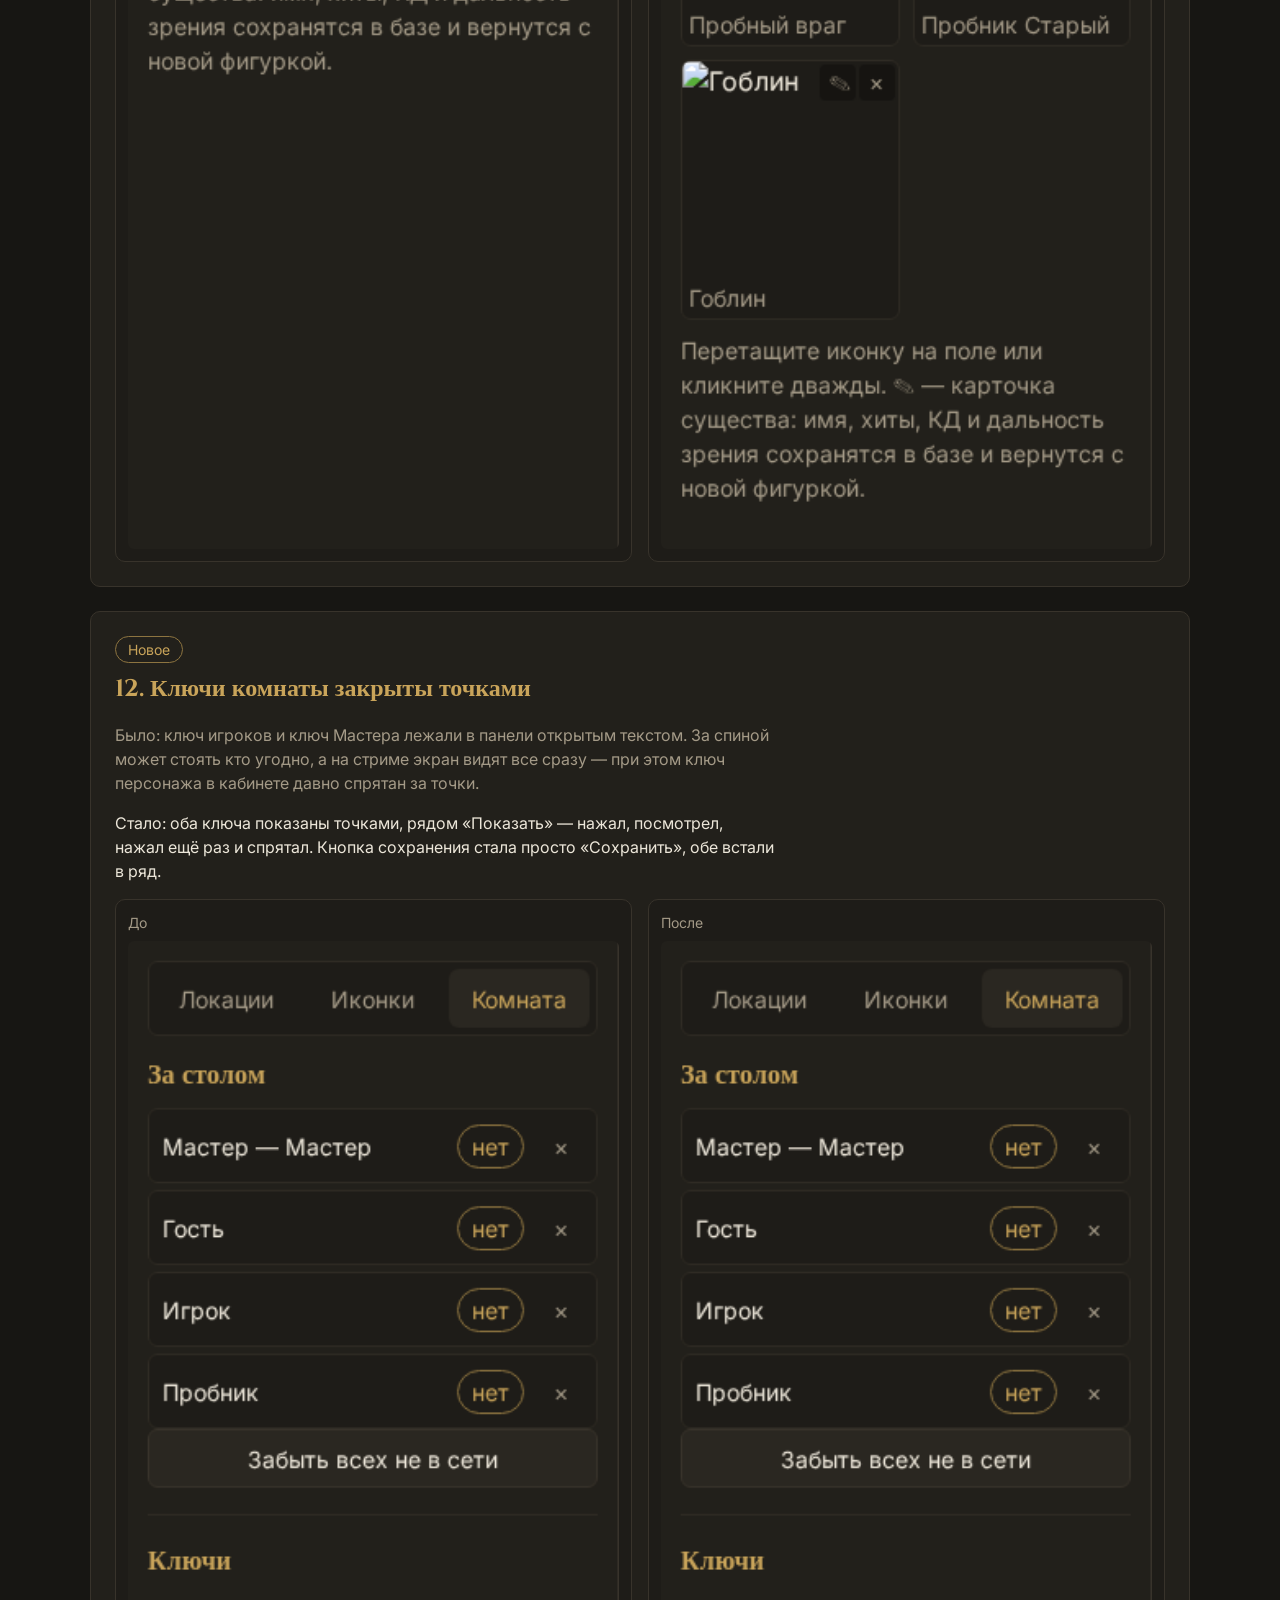
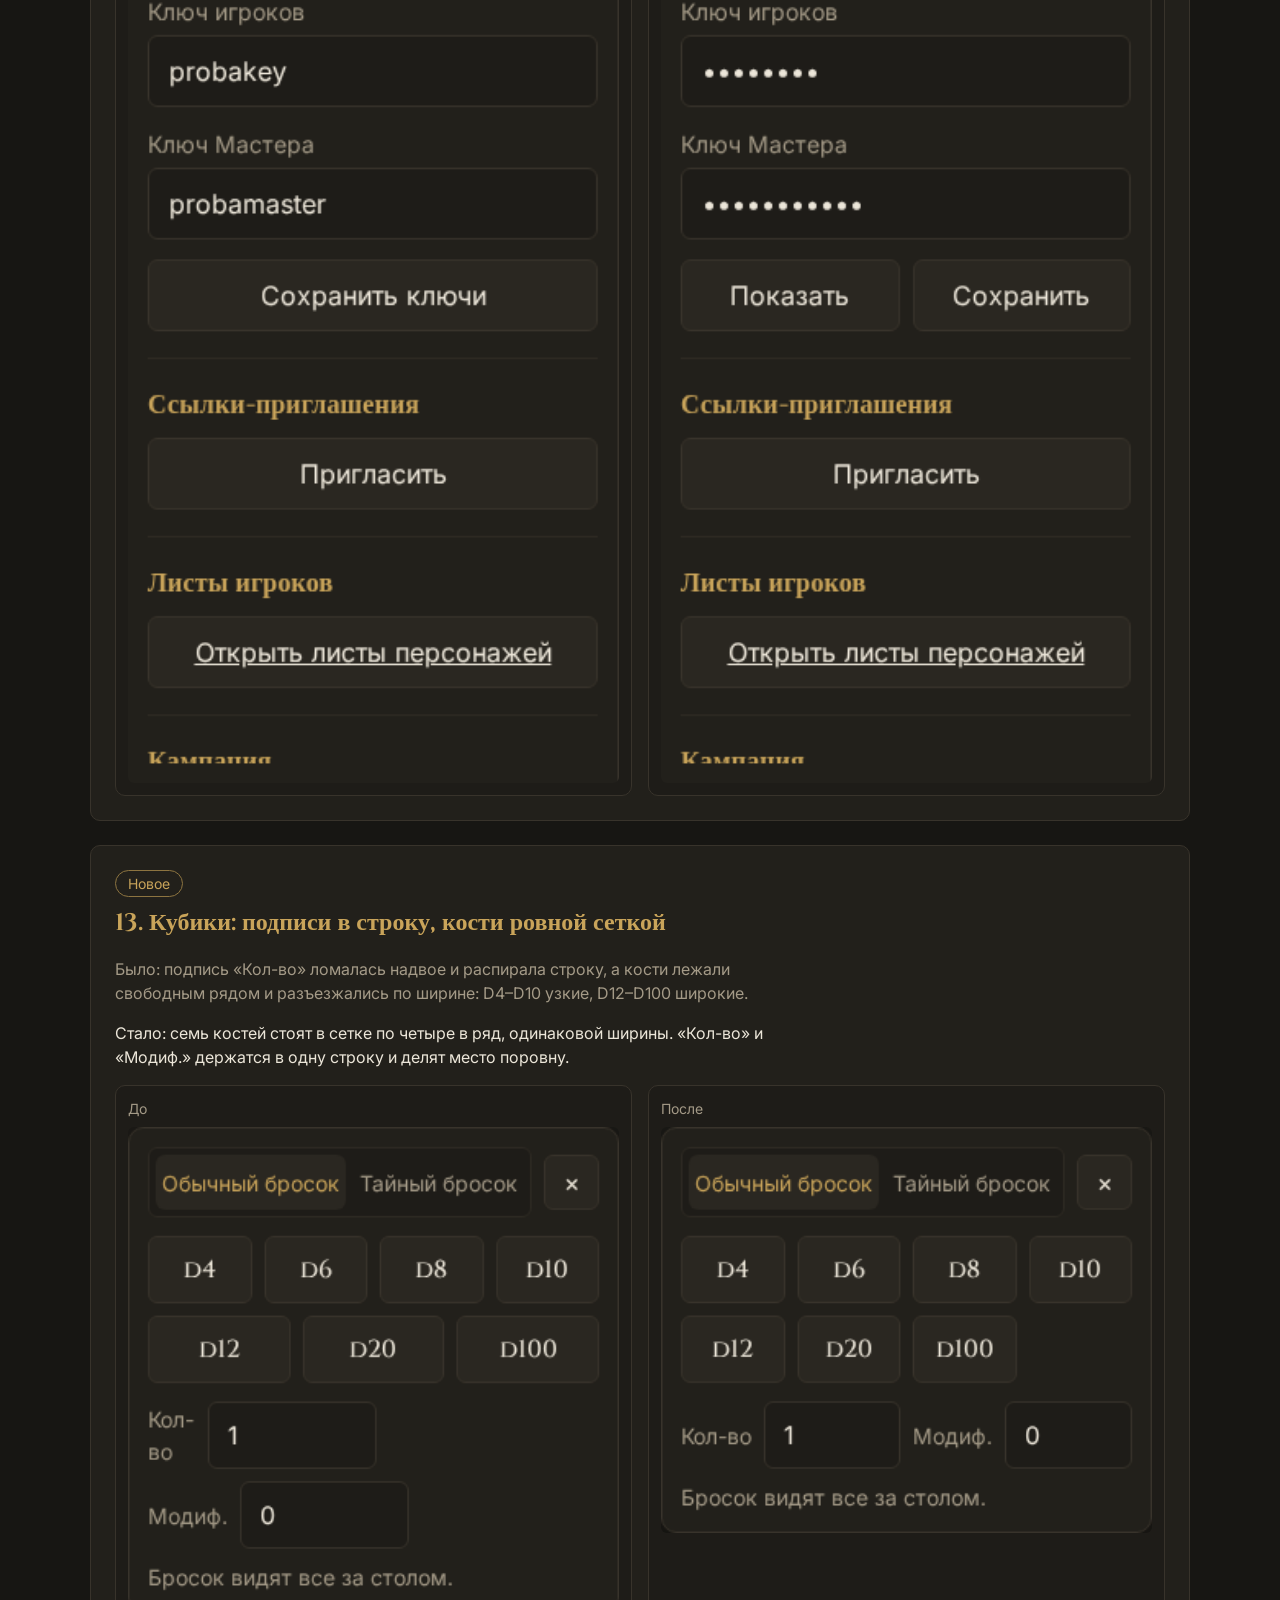
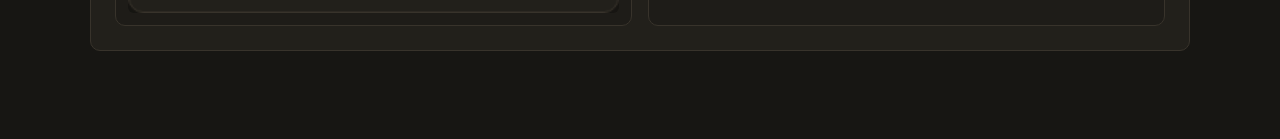
==== commit 815500e0: "Fold combat conditions behind a plus, widen icon tiles, hide the room keys and line up the dice" ====
--- a/pravki/index.html
+++ b/pravki/index.html
@@ -33,144 +33,72 @@
   .shot span{display:block; font-size:14px; color:var(--muted); margin-bottom:var(--s2)}
   .shot img{display:block; width:100%; height:auto; border-radius:6px}
   .when{font-size:14px; color:var(--muted)}
-  .verdict{display:inline-block; font-size:14px; border-radius:999px; padding:2px var(--s3); margin-bottom:var(--s2)}
-  .kept{color:var(--gold); border:1px solid #8d7440}
-  .back-off{color:var(--muted); border:1px solid var(--line)}
-  .fix.off{opacity:.72}
+  .verdict{display:inline-block; font-size:14px; border-radius:999px; padding:2px var(--s3); margin-bottom:var(--s2); color:var(--gold); border:1px solid #8d7440}
   @media (max-width:760px){ .pair{grid-template-columns:1fr} }
 </style>
 </head>
 <body>
 <div class="wrap">
   <h1>Правки внешнего вида</h1>
-  <p class="lead">Что поменялось в облике стола: слева — как было, справа — как стало.
-  Сверху самое свежее. Всё уже на сайте, смотреть можно и вживую.</p>
+  <p class="lead">Слева — как было, справа — как стало. Всё уже на сайте: посмотри и скажи,
+  что оставляем, а что вернуть обратно. Разобранные правки отсюда убираются.</p>
   <a class="back" href="../index.html">← За стол</a>
 
-  <h2 class="when">16 сентября 2026 — вторая партия</h2>
+  <h2 class="when">16 сентября 2026 — третья партия, ждёт решения</h2>
 
-  <div class="fix off">
-    <span class="verdict back-off">Откатили — осталось как было</span>
-    <h2>4. Панели складываются, у игрока без листа их нет</h2>
-    <p>Предлагалось: узкая ручка «‹» между панелью и полем — панель складывается,
-    поле шире на 300 пикселей; у игрока без листа левой панели нет вовсе.
-    Решено оставить панели как есть, ручки убраны.</p>
+  <div class="fix">
+    <span class="verdict">Новое</span>
+    <h2>10. Ход боя: состояния не занимают всю строку</h2>
+    <p class="was">Было: под каждым бойцом висели все семь состояний сразу — «Отравлен,
+    Оглушён, Испуган, Обездвижен, Без сознания, Благословлён, Ослеплён». Три ряда
+    одинаковых слов на каждого, и наложенное состояние терялось среди неналоженных.
+    Двое в бою занимали весь экран.</p>
+    <p>Стало: висят только наложенные состояния, остальные ждут под пунктирной кнопкой
+    «+ состояние». Строка бойца ужалась почти вдвое, и видно сразу, кто отравлен.
+    Снять состояние — щелчок по нему, как и раньше.</p>
     <div class="pair">
-      <div class="shot"><span>Как сейчас</span><img src="img/player-do.png" alt="Стол игрока"></div>
-      <div class="shot"><span>Предлагалось</span><img src="img/player-posle.png" alt="Стол игрока со свёрнутой панелью"></div>
+      <div class="shot"><span>До</span><img src="img/init-do.png" alt="Ход боя до правки"></div>
+      <div class="shot"><span>После</span><img src="img/init-posle.png" alt="Ход боя после правки"></div>
     </div>
   </div>
 
   <div class="fix">
-    <span class="verdict kept">Оставили</span>
-    <h2>5. Локации: главная кнопка и строка списка</h2>
-    <p class="was">Было: «+ Новая локация» неотличима от всего остального. В строке —
-    тёмный квадратик 40×32 и три значка по 16 пикселей подряд, крестик вплотную
-    к остальным: промахнуться и стереть локацию легко.</p>
-    <p>Стало: «+ Новая локация» — единственная золотая кнопка панели, её видно сразу.
-    Превью карты крупнее (48×34), кнопки строки по 28 пикселей с подсветкой,
-    а удаление отбито отступом и краснеет под курсором.</p>
+    <span class="verdict">Новое</span>
+    <h2>11. Иконки: две колонки вместо трёх</h2>
+    <p class="was">Было: плитки по 85 пикселей в три колонки, имя под плиткой не влезало
+    никогда — «Крыса бо…», «Пробник …». Чтобы понять, кто это, надо было наводить мышь.</p>
+    <p>Стало: две колонки, плитка крупнее, имя помещается целиком. Картинку существа
+    видно лучше, а список стал длиннее — его и так листают.</p>
     <div class="pair">
-      <div class="shot"><span>До</span><img src="img/loc-do.png" alt="Вкладка локаций до правки"></div>
-      <div class="shot"><span>После</span><img src="img/loc-posle.png" alt="Вкладка локаций после правки"></div>
-    </div>
-  </div>
-
-  <div class="fix off">
-    <span class="verdict back-off">Откатили — осталось как было</span>
-    <h2>6. Иконки: вкладка задаёт вид новой иконки</h2>
-    <p>Предлагалось: убрать список «Персонаж / НПС / Враг» и брать вид из выбранной
-    вкладки, написав его прямо на кнопке («+ Враги»). Решено оставить отдельный
-    список и обычную серую кнопку — как было.</p>
-    <div class="pair">
-      <div class="shot"><span>Как сейчас</span><img src="img/lib-do.png" alt="Вкладка иконок"></div>
-      <div class="shot"><span>Предлагалось</span><img src="img/lib-posle.png" alt="Вкладка иконок с видом на кнопке"></div>
+      <div class="shot"><span>До</span><img src="img/lib-do.png" alt="Вкладка иконок до правки"></div>
+      <div class="shot"><span>После</span><img src="img/lib-posle.png" alt="Вкладка иконок после правки"></div>
     </div>
   </div>
 
   <div class="fix">
-    <span class="verdict kept">Оставили</span>
-    <h2>7. Кабинет: одна главная кнопка, выбор без лишнего шага</h2>
-    <p class="was">Было: четыре одинаковые серые кнопки в шапке. Слева «Выбранный
-    персонаж — не выбран», хотя лист открыт, и две кнопки подряд. В шапке листа
-    подписи «Уровень Вдохновение Раса» слипались, пустые поля молчали.</p>
-    <p>Стало: «+ Новый персонаж» золотая, фон, экспорт и импорт спрятаны под «⋯».
-    Открытый лист и есть выбранный — блок называется «За стол пойдёт» и показывает
-    его сразу, кнопка осталась одна. Подписи в шапке разошлись, а в пустых полях
-    появились подсказки: «человек», «законно-добрый», «кто играет».</p>
+    <span class="verdict">Новое</span>
+    <h2>12. Ключи комнаты закрыты точками</h2>
+    <p class="was">Было: ключ игроков и ключ Мастера лежали в панели открытым текстом.
+    За спиной может стоять кто угодно, а на стриме экран видят все сразу — при этом
+    ключ персонажа в кабинете давно спрятан за точки.</p>
+    <p>Стало: оба ключа показаны точками, рядом «Показать» — нажал, посмотрел,
+    нажал ещё раз и спрятал. Кнопка сохранения стала просто «Сохранить», обе встали в ряд.</p>
     <div class="pair">
-      <div class="shot"><span>До</span><img src="img/cab-top-do.png" alt="Кабинет до правки"></div>
-      <div class="shot"><span>После</span><img src="img/cab-top-posle.png" alt="Кабинет после правки"></div>
+      <div class="shot"><span>До</span><img src="img/keys-do.png" alt="Ключи комнаты до правки"></div>
+      <div class="shot"><span>После</span><img src="img/keys-posle.png" alt="Ключи комнаты после правки"></div>
     </div>
   </div>
 
   <div class="fix">
-    <span class="verdict kept">Оставили</span>
-    <h2>8. Листы персонажей (страница Мастера)</h2>
-    <p class="was">Было: вкладка звалась «Листы игроков», заголовок — «Персонажи
-    игроков», а форма ввода ключа жалась в левый верхний угол пустой страницы.
-    Ссылки в кабинет не было.</p>
-    <p>Стало: везде одно имя — «Листы персонажей». Пока ни одного листа нет, ввод ключа
-    стоит посередине экрана, как окно входа. В шапке появилась ссылка «Кабинет».</p>
+    <span class="verdict">Новое</span>
+    <h2>13. Кубики: подписи в строку, кости ровной сеткой</h2>
+    <p class="was">Было: подпись «Кол-во» ломалась надвое и распирала строку, а кости
+    лежали свободным рядом и разъезжались по ширине: D4–D10 узкие, D12–D100 широкие.</p>
+    <p>Стало: семь костей стоят в сетке по четыре в ряд, одинаковой ширины. «Кол-во»
+    и «Модиф.» держатся в одну строку и делят место поровну.</p>
     <div class="pair">
-      <div class="shot"><span>До</span><img src="img/master-do.png" alt="Листы персонажей до правки"></div>
-      <div class="shot"><span>После</span><img src="img/master-posle.png" alt="Листы персонажей после правки"></div>
-    </div>
-  </div>
-
-  <div class="fix">
-    <span class="verdict kept">Оставили</span>
-    <h2>9. Админка: заголовок в одну строку</h2>
-    <p class="was">Было: «Административная комната» не влезала в карточку и
-    переносилась на две строки.</p>
-    <p>Стало: карточка шире (560 пикселей), шрифт заголовка прежний, 32 пикселя —
-    название встало в строку, ничего не мельчало.</p>
-    <div class="pair">
-      <div class="shot"><span>До</span><img src="img/admin-do.png" alt="Админка до правки"></div>
-      <div class="shot"><span>После</span><img src="img/admin-posle.png" alt="Админка после правки"></div>
-    </div>
-  </div>
-
-  <h2 class="when">16 сентября 2026 — первая партия</h2>
-
-  <div class="fix">
-    <span class="verdict kept">Оставили</span>
-    <h2>1. Панель инструментов</h2>
-    <p class="was">Было: значки 20 пикселей, тусклые, все восемь одной слипшейся лентой;
-    активный отличался только цветом, отмена терялась среди режимов.</p>
-    <p>Стало: значки крупнее (24 пикселя) и светлее, разделители по смыслу —
-    движение · линейка и рисование · мастерское · отмена. У выбранного инструмента
-    золотая обводка, под курсором подсветка.</p>
-    <div class="pair">
-      <div class="shot"><span>До</span><img src="img/01-do.png" alt="Панель инструментов до правки"></div>
-      <div class="shot"><span>После</span><img src="img/01-posle.png" alt="Панель инструментов после правки"></div>
-    </div>
-  </div>
-
-  <div class="fix">
-    <span class="verdict kept">Оставили</span>
-    <h2>2. Карточка фигурки</h2>
-    <p class="was">Было: восемь полей столбиком, «В бой (d20)» понятно только знающему,
-    «Удалить» такой же кнопкой, как и остальные.</p>
-    <p>Стало: КД и размер встали в один ряд, карточка короче. Кнопка занимает строку
-    и называется «Бросить инициативу», «Удалить» приглушена и краснеет только под
-    курсором. Хиты оставлены двумя окошками — как и просили.</p>
-    <div class="pair">
-      <div class="shot"><span>До</span><img src="img/02-do.png" alt="Карточка фигурки до правки"></div>
-      <div class="shot"><span>После</span><img src="img/02-posle.png" alt="Карточка фигурки после правки"></div>
-    </div>
-  </div>
-
-  <div class="fix">
-    <span class="verdict kept">Оставили</span>
-    <h2>3. Страница подготовки существ</h2>
-    <p class="was">Было: числа шли столбиком одно под другим, карточка тянулась
-    на две высоты экрана.</p>
-    <p>Стало: КД и размер в паре, подпись обзора короче — карточка стала ниже,
-    получаемый урон и спасброски видно сразу, без прокрутки.</p>
-    <div class="pair">
-      <div class="shot"><span>До</span><img src="img/03-do.png" alt="Страница подготовки до правки"></div>
-      <div class="shot"><span>После</span><img src="img/03-posle.png" alt="Страница подготовки после правки"></div>
+      <div class="shot"><span>До</span><img src="img/dice-do.png" alt="Кубики до правки"></div>
+      <div class="shot"><span>После</span><img src="img/dice-posle.png" alt="Кубики после правки"></div>
     </div>
   </div>
 </div>
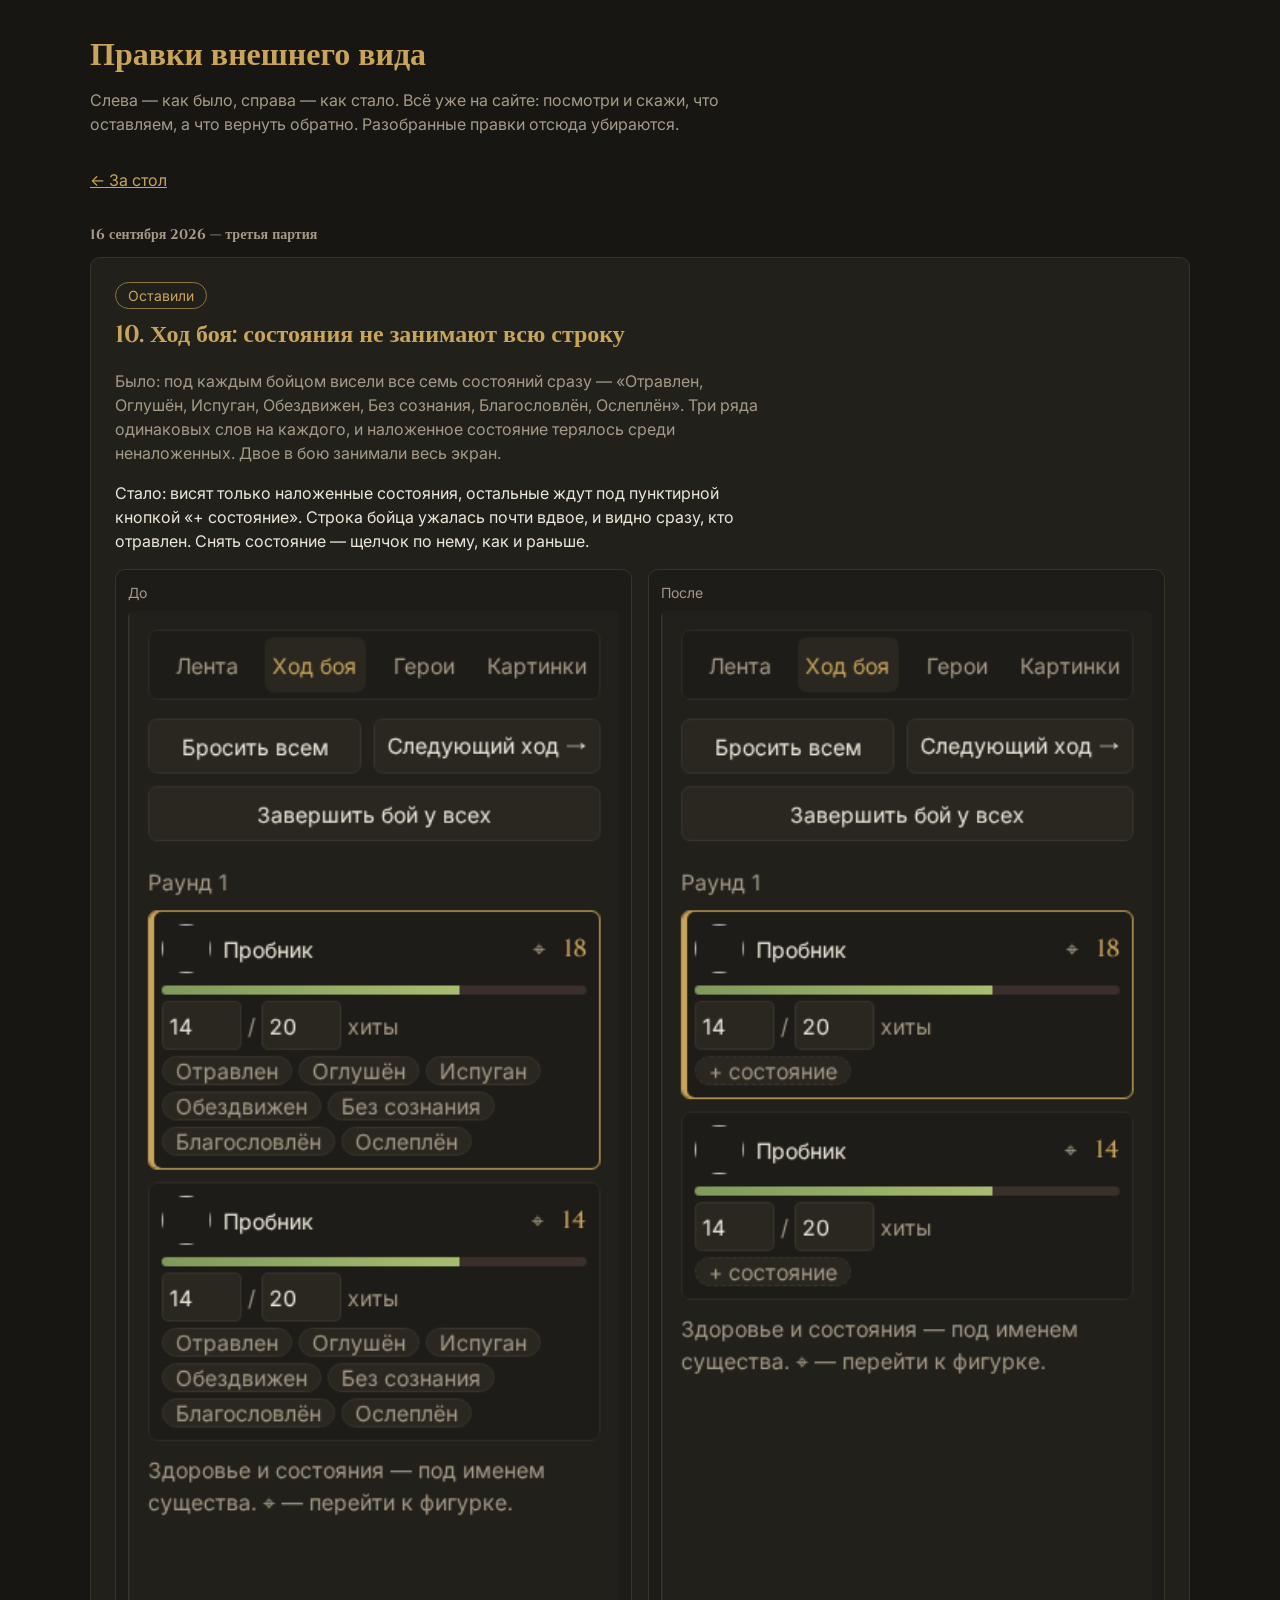
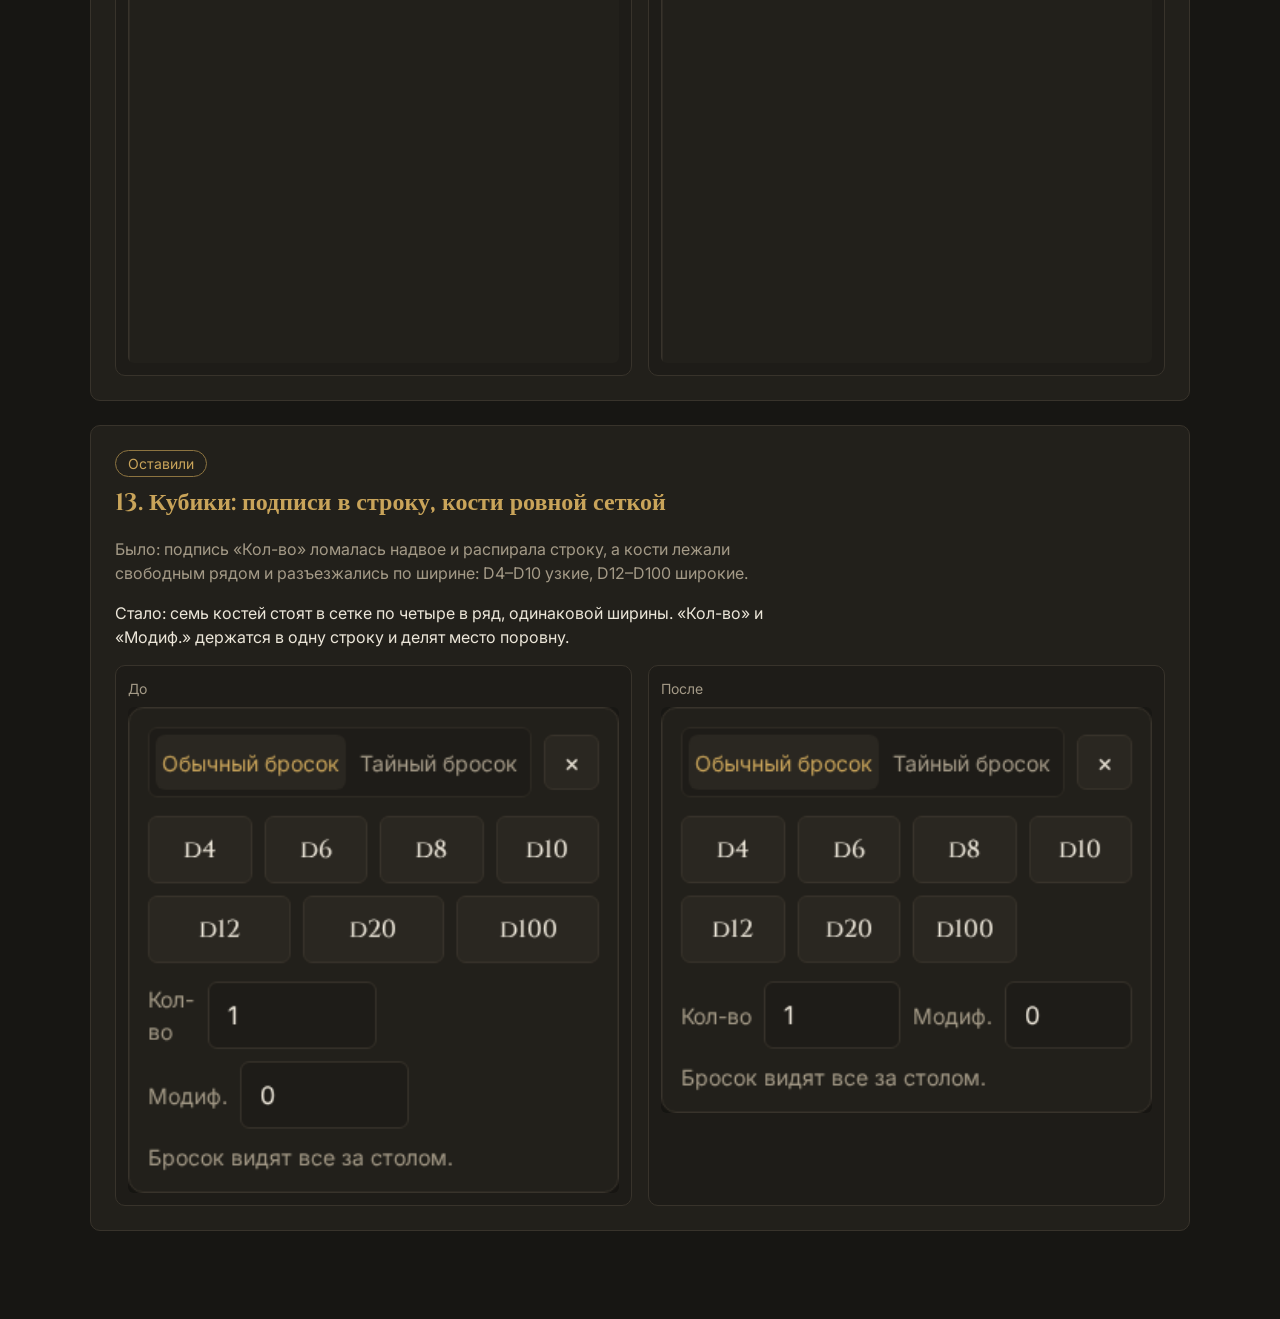
==== commit 46744d85: "Keep the folded conditions and the dice grid, drop the icon caption, and write the look changes into" ====
--- a/pravki/index.html
+++ b/pravki/index.html
@@ -44,10 +44,10 @@
   что оставляем, а что вернуть обратно. Разобранные правки отсюда убираются.</p>
   <a class="back" href="../index.html">← За стол</a>
 
-  <h2 class="when">16 сентября 2026 — третья партия, ждёт решения</h2>
+  <h2 class="when">16 сентября 2026 — третья партия</h2>
 
   <div class="fix">
-    <span class="verdict">Новое</span>
+    <span class="verdict">Оставили</span>
     <h2>10. Ход боя: состояния не занимают всю строку</h2>
     <p class="was">Было: под каждым бойцом висели все семь состояний сразу — «Отравлен,
     Оглушён, Испуган, Обездвижен, Без сознания, Благословлён, Ослеплён». Три ряда
@@ -63,34 +63,7 @@
   </div>
 
   <div class="fix">
-    <span class="verdict">Новое</span>
-    <h2>11. Иконки: две колонки вместо трёх</h2>
-    <p class="was">Было: плитки по 85 пикселей в три колонки, имя под плиткой не влезало
-    никогда — «Крыса бо…», «Пробник …». Чтобы понять, кто это, надо было наводить мышь.</p>
-    <p>Стало: две колонки, плитка крупнее, имя помещается целиком. Картинку существа
-    видно лучше, а список стал длиннее — его и так листают.</p>
-    <div class="pair">
-      <div class="shot"><span>До</span><img src="img/lib-do.png" alt="Вкладка иконок до правки"></div>
-      <div class="shot"><span>После</span><img src="img/lib-posle.png" alt="Вкладка иконок после правки"></div>
-    </div>
-  </div>
-
-  <div class="fix">
-    <span class="verdict">Новое</span>
-    <h2>12. Ключи комнаты закрыты точками</h2>
-    <p class="was">Было: ключ игроков и ключ Мастера лежали в панели открытым текстом.
-    За спиной может стоять кто угодно, а на стриме экран видят все сразу — при этом
-    ключ персонажа в кабинете давно спрятан за точки.</p>
-    <p>Стало: оба ключа показаны точками, рядом «Показать» — нажал, посмотрел,
-    нажал ещё раз и спрятал. Кнопка сохранения стала просто «Сохранить», обе встали в ряд.</p>
-    <div class="pair">
-      <div class="shot"><span>До</span><img src="img/keys-do.png" alt="Ключи комнаты до правки"></div>
-      <div class="shot"><span>После</span><img src="img/keys-posle.png" alt="Ключи комнаты после правки"></div>
-    </div>
-  </div>
-
-  <div class="fix">
-    <span class="verdict">Новое</span>
+    <span class="verdict">Оставили</span>
     <h2>13. Кубики: подписи в строку, кости ровной сеткой</h2>
     <p class="was">Было: подпись «Кол-во» ломалась надвое и распирала строку, а кости
     лежали свободным рядом и разъезжались по ширине: D4–D10 узкие, D12–D100 широкие.</p>
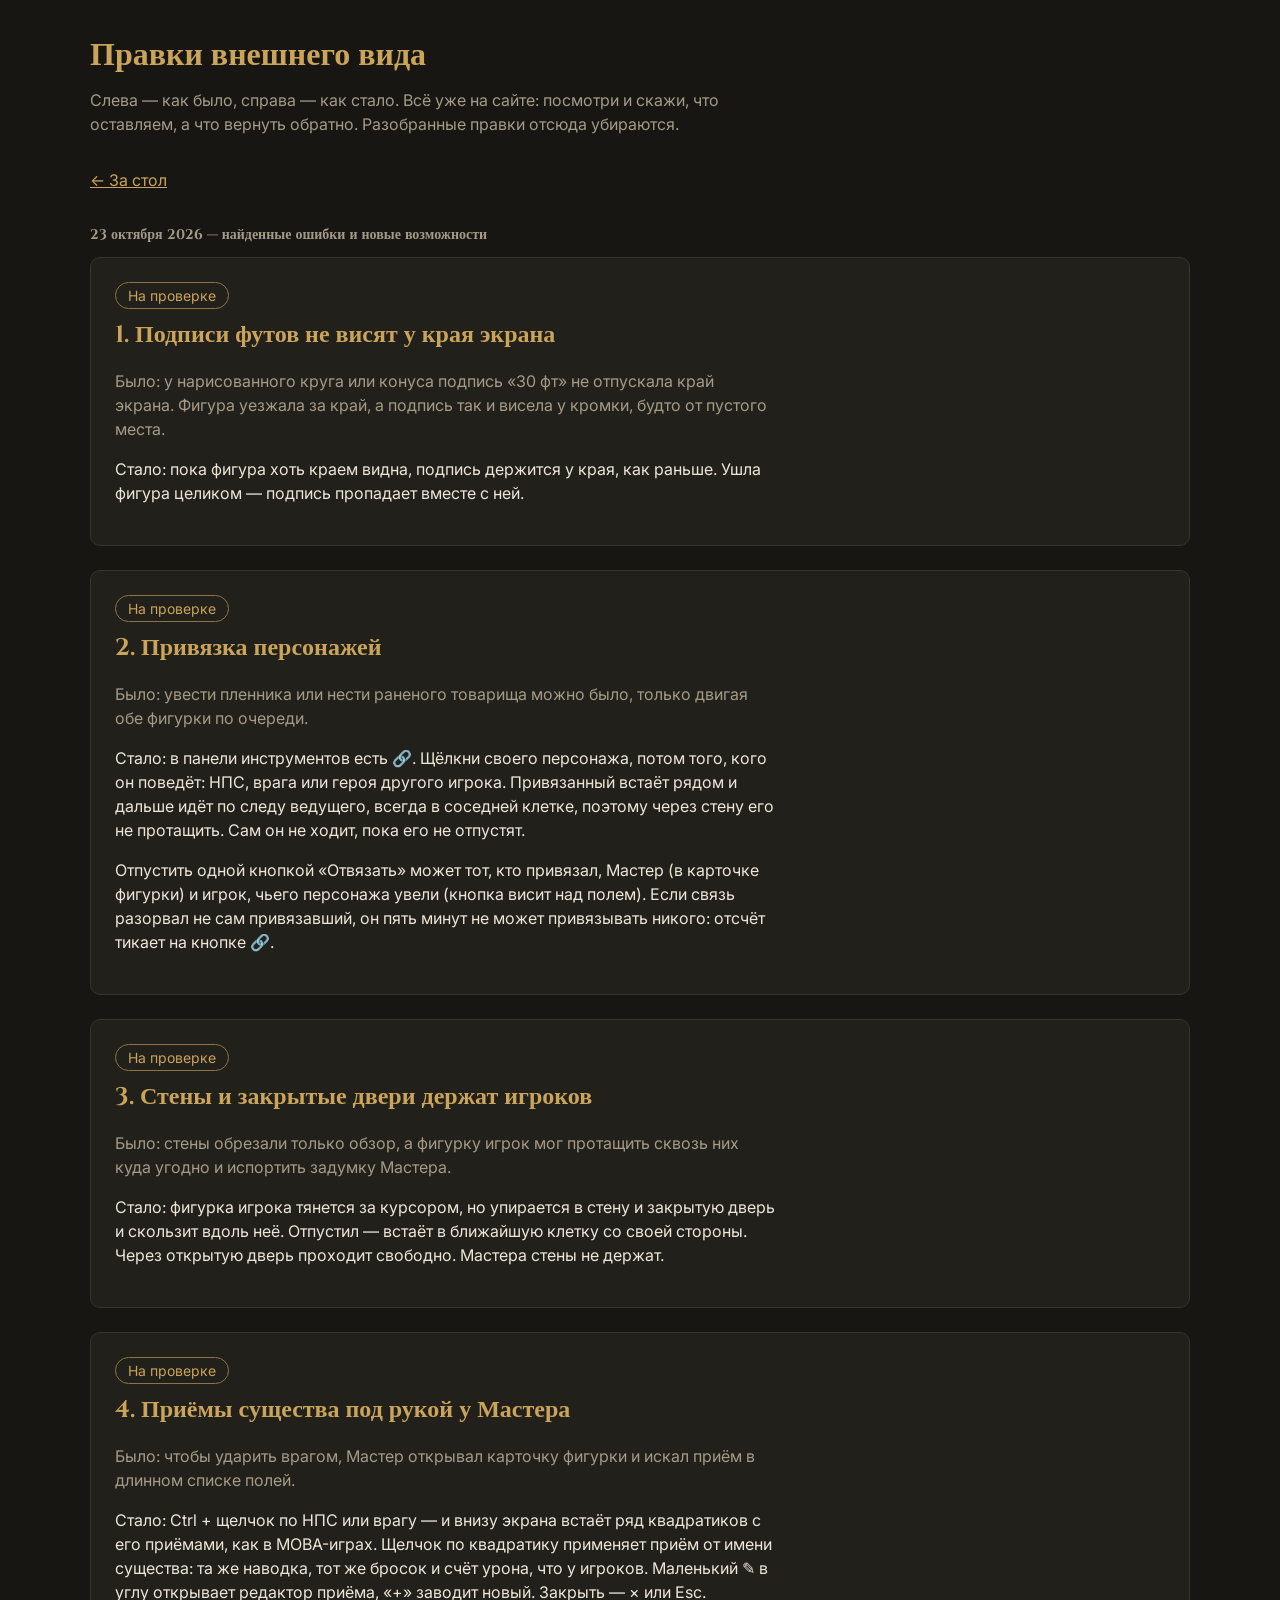
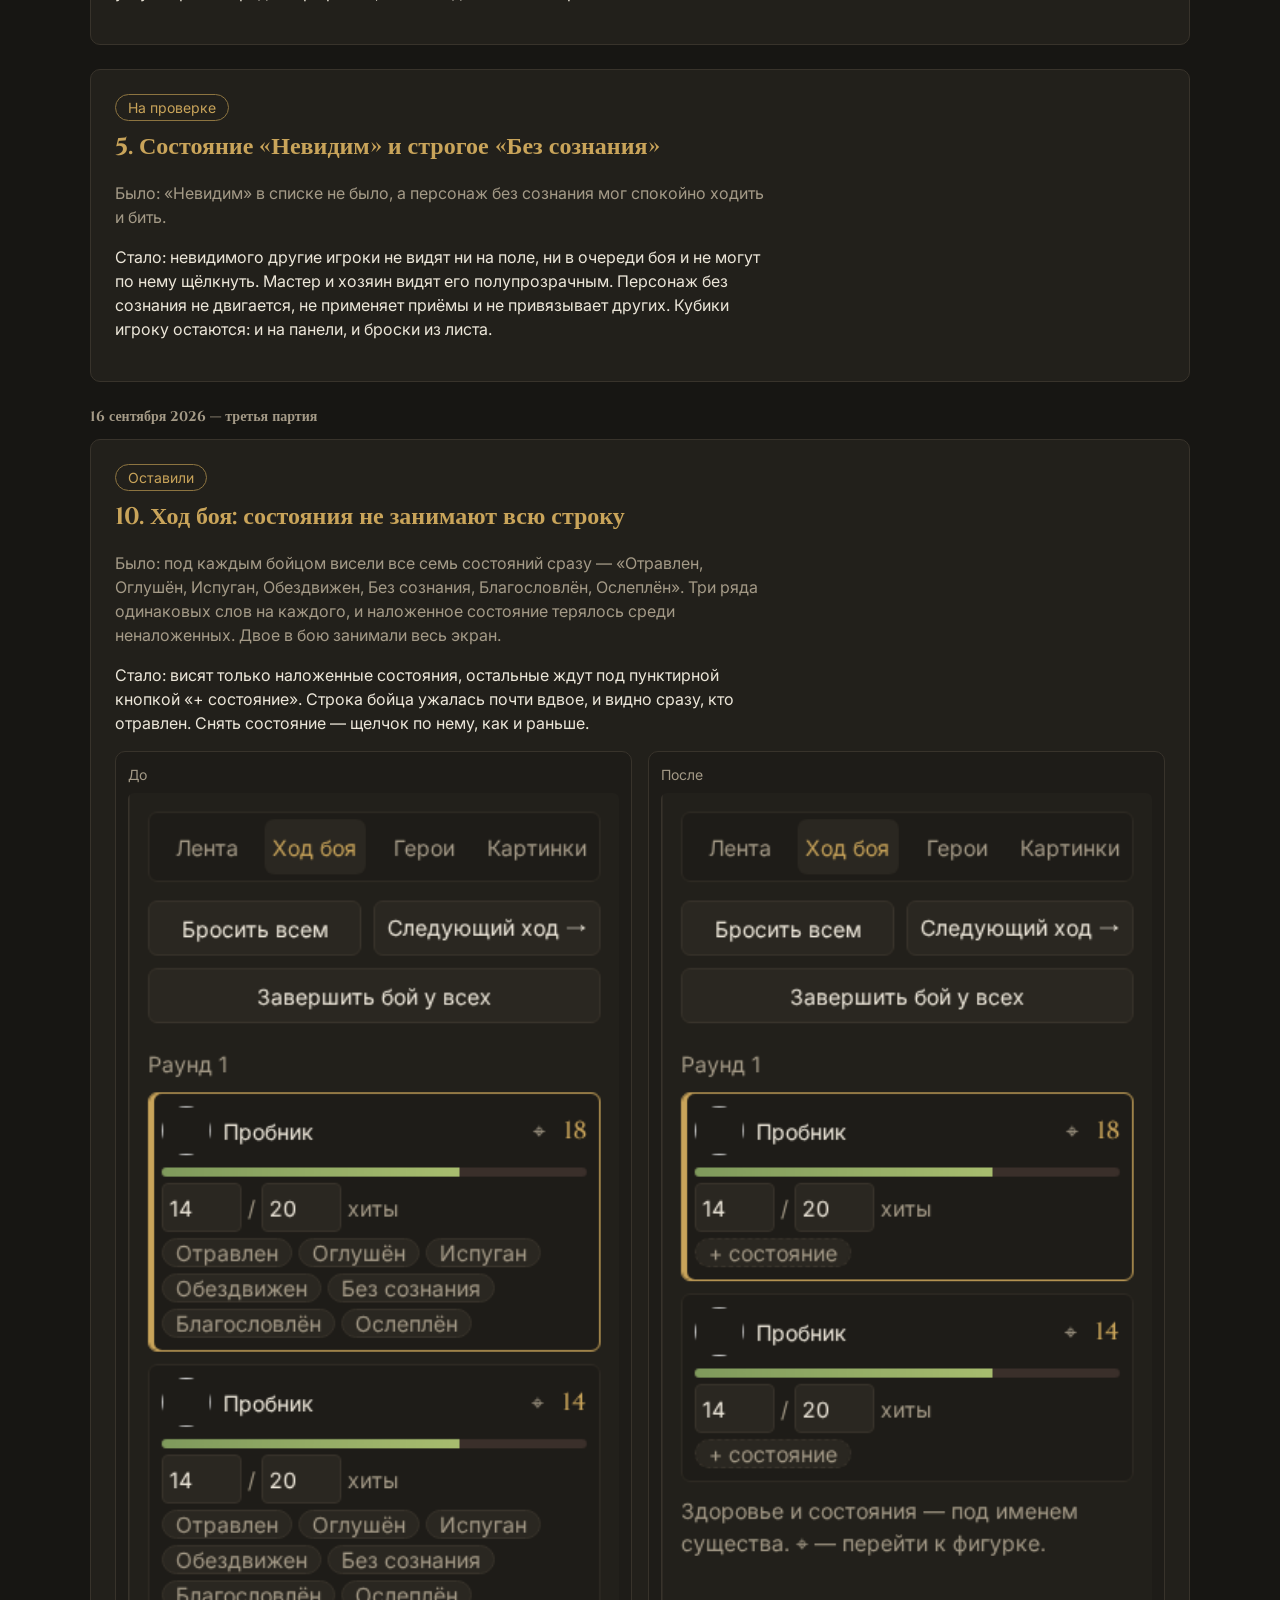
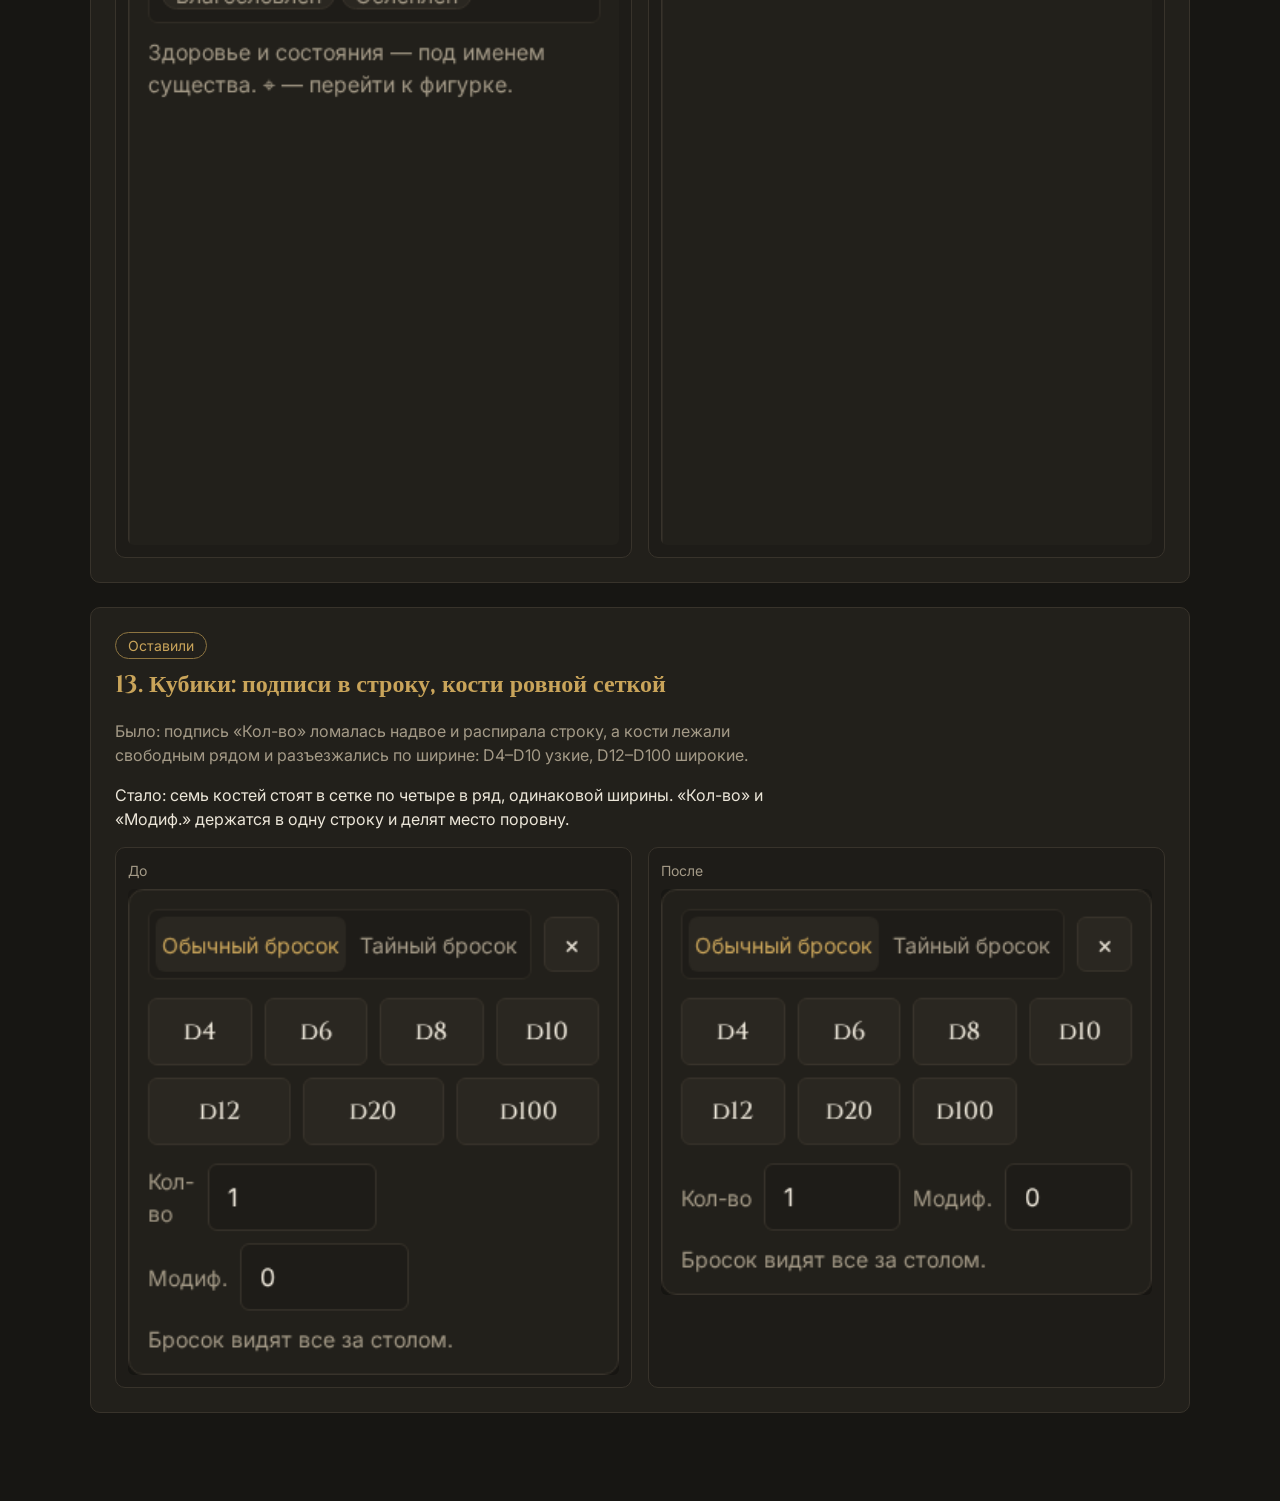
==== commit 429463cd: "Walls stop player tokens, leash tool, Master's ability bar, Invisible and strict Unconscious - Feet " ====
--- a/pravki/index.html
+++ b/pravki/index.html
@@ -44,6 +44,65 @@
   что оставляем, а что вернуть обратно. Разобранные правки отсюда убираются.</p>
   <a class="back" href="../index.html">← За стол</a>
 
+  <h2 class="when">23 октября 2026 — найденные ошибки и новые возможности</h2>
+
+  <div class="fix">
+    <span class="verdict">На проверке</span>
+    <h2>1. Подписи футов не висят у края экрана</h2>
+    <p class="was">Было: у нарисованного круга или конуса подпись «30 фт» не отпускала
+    край экрана. Фигура уезжала за край, а подпись так и висела у кромки, будто
+    от пустого места.</p>
+    <p>Стало: пока фигура хоть краем видна, подпись держится у края, как раньше. Ушла
+    фигура целиком — подпись пропадает вместе с ней.</p>
+  </div>
+
+  <div class="fix">
+    <span class="verdict">На проверке</span>
+    <h2>2. Привязка персонажей</h2>
+    <p class="was">Было: увести пленника или нести раненого товарища можно было,
+    только двигая обе фигурки по очереди.</p>
+    <p>Стало: в панели инструментов есть 🔗. Щёлкни своего персонажа, потом того,
+    кого он поведёт: НПС, врага или героя другого игрока. Привязанный встаёт рядом
+    и дальше идёт по следу ведущего, всегда в соседней клетке, поэтому через
+    стену его не протащить. Сам он не ходит, пока его не отпустят.</p>
+    <p>Отпустить одной кнопкой «Отвязать» может тот, кто привязал, Мастер (в карточке
+    фигурки) и игрок, чьего персонажа увели (кнопка висит над полем). Если связь
+    разорвал не сам привязавший, он пять минут не может привязывать никого:
+    отсчёт тикает на кнопке 🔗.</p>
+  </div>
+
+  <div class="fix">
+    <span class="verdict">На проверке</span>
+    <h2>3. Стены и закрытые двери держат игроков</h2>
+    <p class="was">Было: стены обрезали только обзор, а фигурку игрок мог протащить
+    сквозь них куда угодно и испортить задумку Мастера.</p>
+    <p>Стало: фигурка игрока тянется за курсором, но упирается в стену и закрытую
+    дверь и скользит вдоль неё. Отпустил — встаёт в ближайшую клетку со своей
+    стороны. Через открытую дверь проходит свободно. Мастера стены не держат.</p>
+  </div>
+
+  <div class="fix">
+    <span class="verdict">На проверке</span>
+    <h2>4. Приёмы существа под рукой у Мастера</h2>
+    <p class="was">Было: чтобы ударить врагом, Мастер открывал карточку фигурки и
+    искал приём в длинном списке полей.</p>
+    <p>Стало: Ctrl + щелчок по НПС или врагу — и внизу экрана встаёт ряд квадратиков
+    с его приёмами, как в MOBA-играх. Щелчок по квадратику применяет приём от имени
+    существа: та же наводка, тот же бросок и счёт урона, что у игроков. Маленький ✎
+    в углу открывает редактор приёма, «+» заводит новый. Закрыть — × или Esc.</p>
+  </div>
+
+  <div class="fix">
+    <span class="verdict">На проверке</span>
+    <h2>5. Состояние «Невидим» и строгое «Без сознания»</h2>
+    <p class="was">Было: «Невидим» в списке не было, а персонаж без сознания мог
+    спокойно ходить и бить.</p>
+    <p>Стало: невидимого другие игроки не видят ни на поле, ни в очереди боя и не
+    могут по нему щёлкнуть. Мастер и хозяин видят его полупрозрачным. Персонаж без
+    сознания не двигается, не применяет приёмы и не привязывает других. Кубики
+    игроку остаются: и на панели, и броски из листа.</p>
+  </div>
+
   <h2 class="when">16 сентября 2026 — третья партия</h2>
 
   <div class="fix">
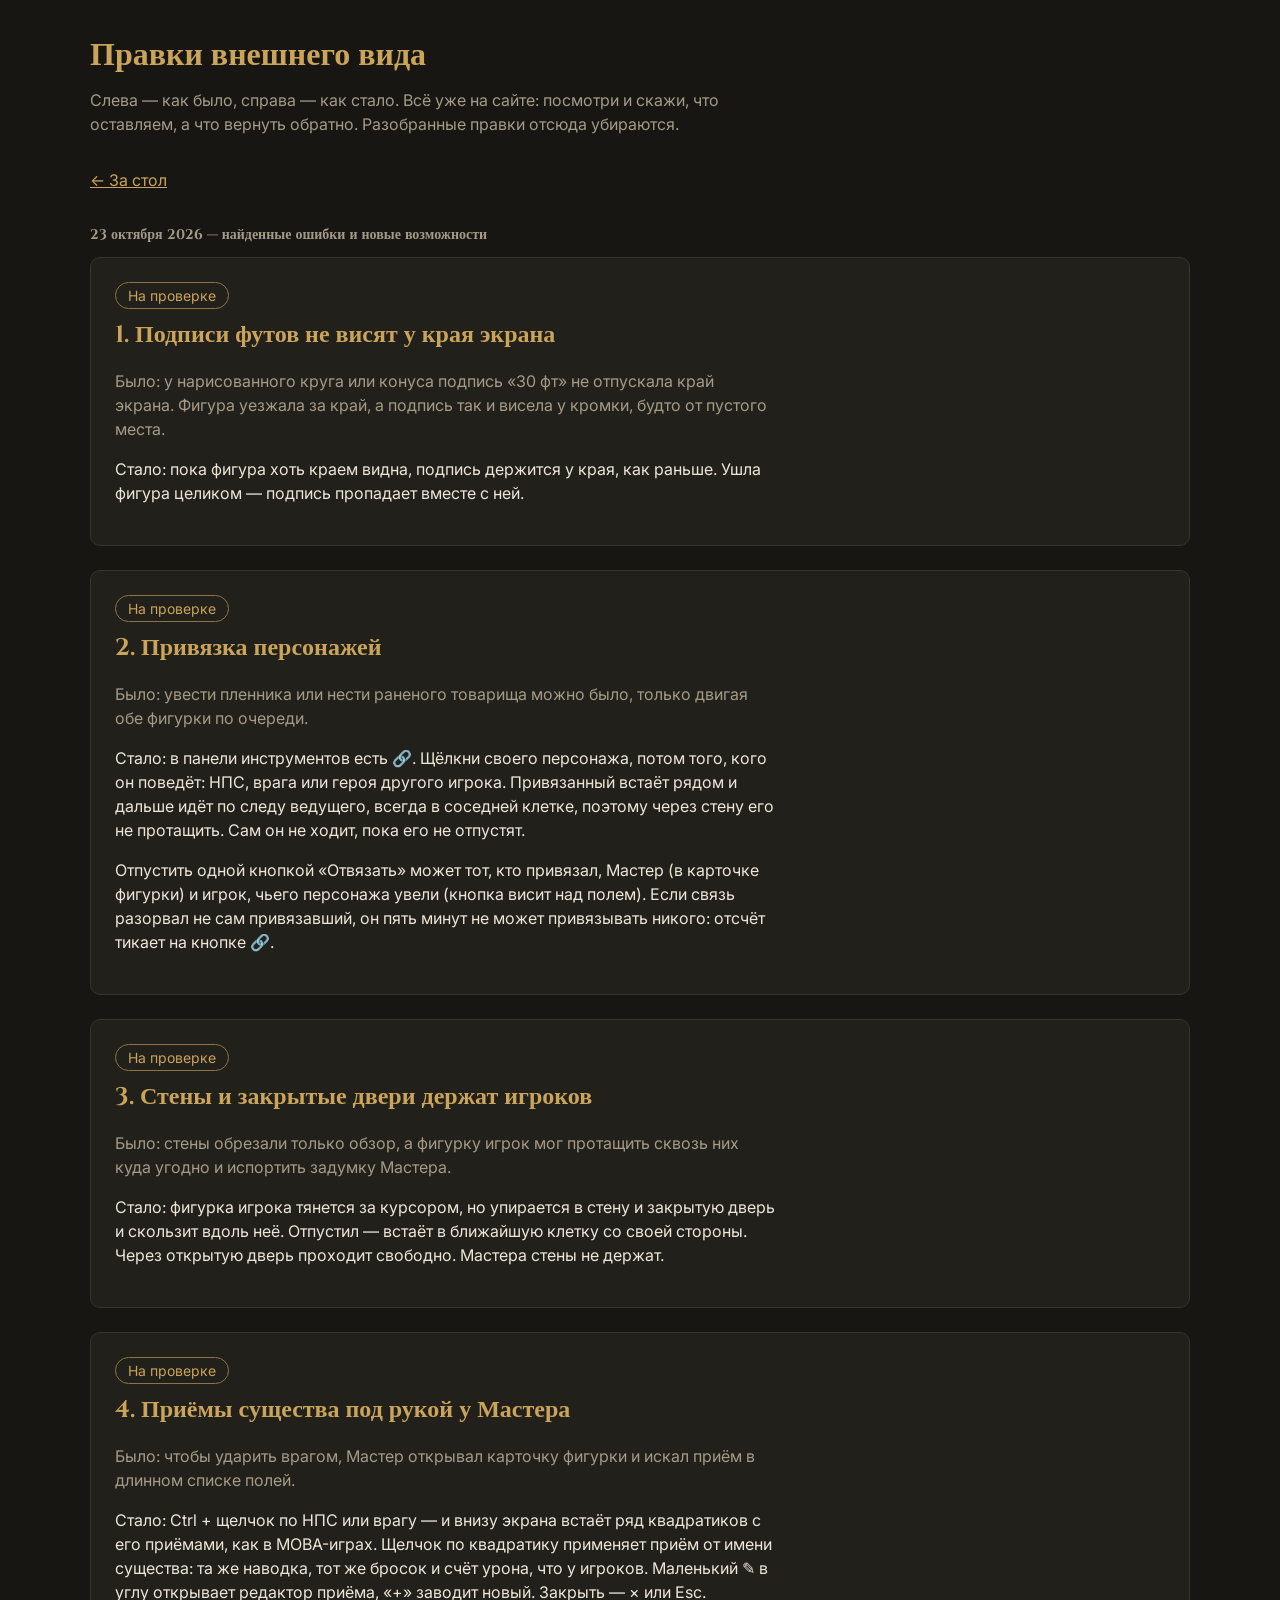
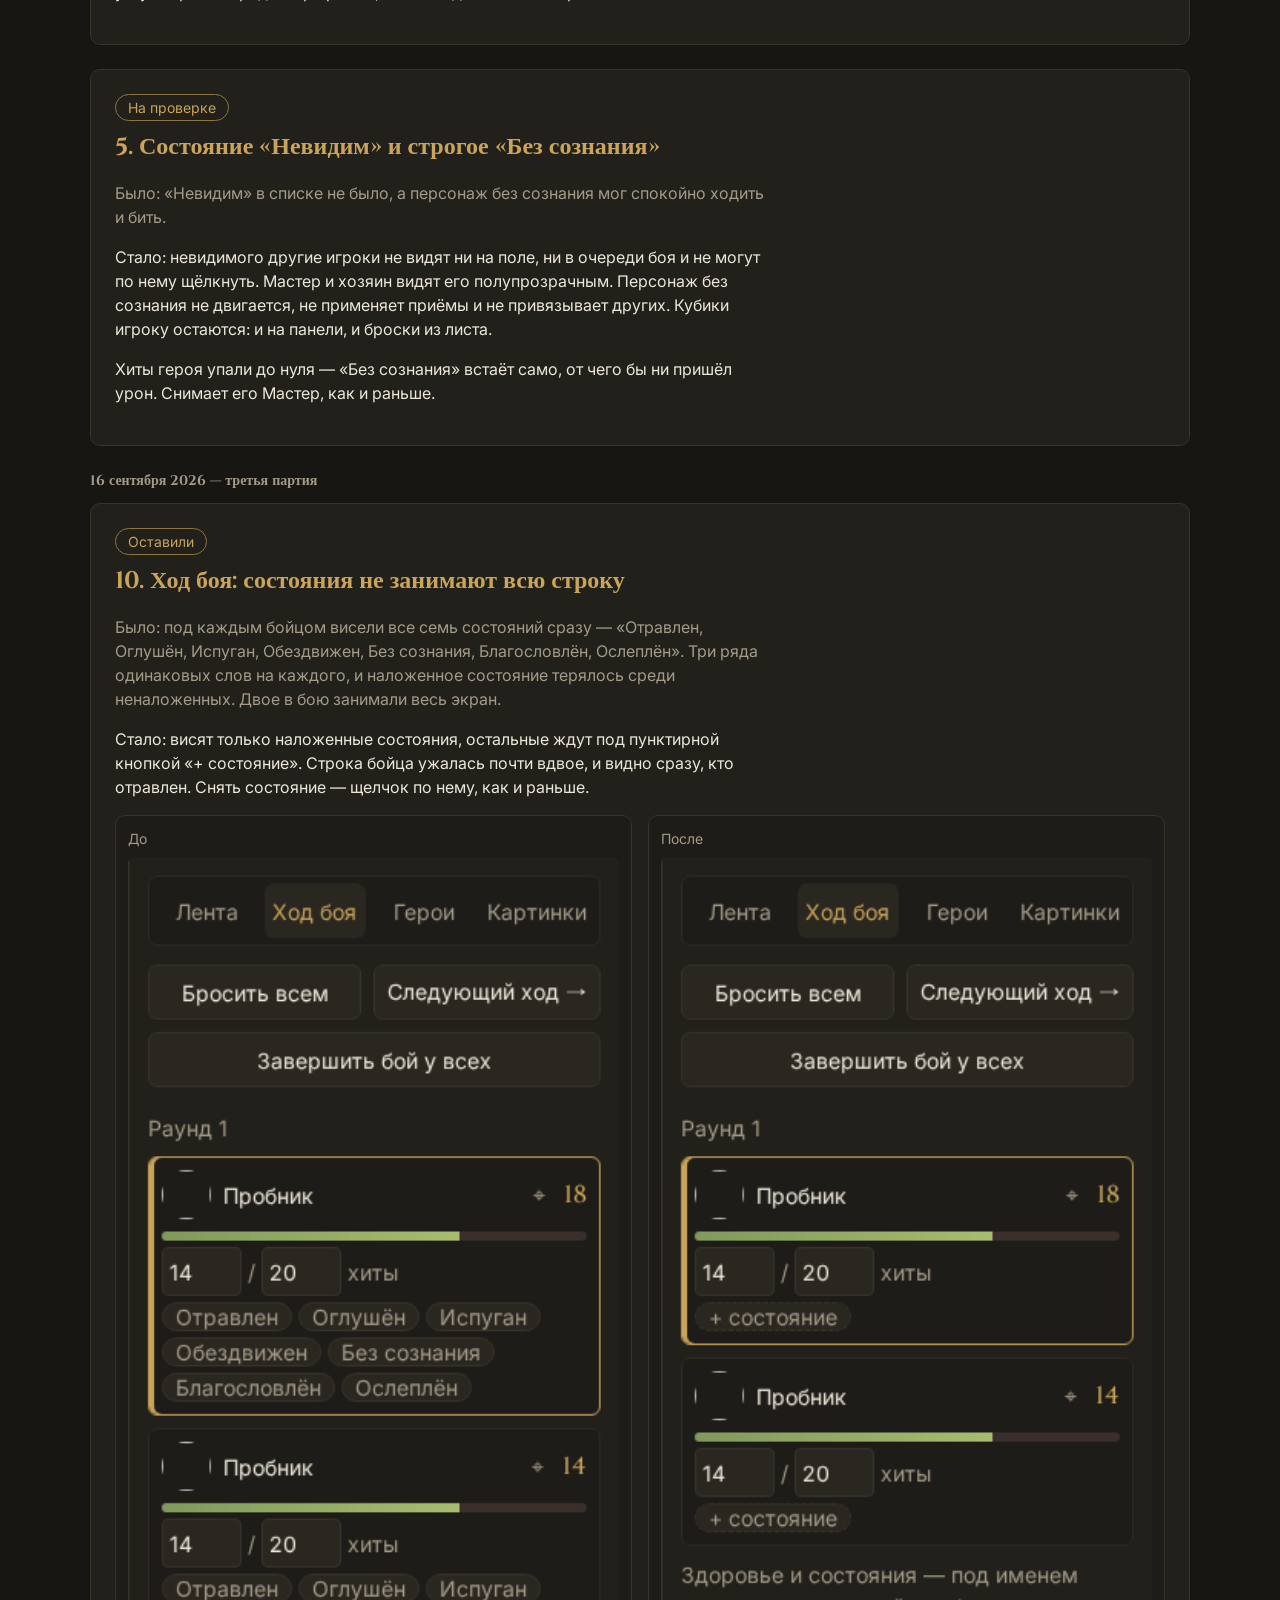
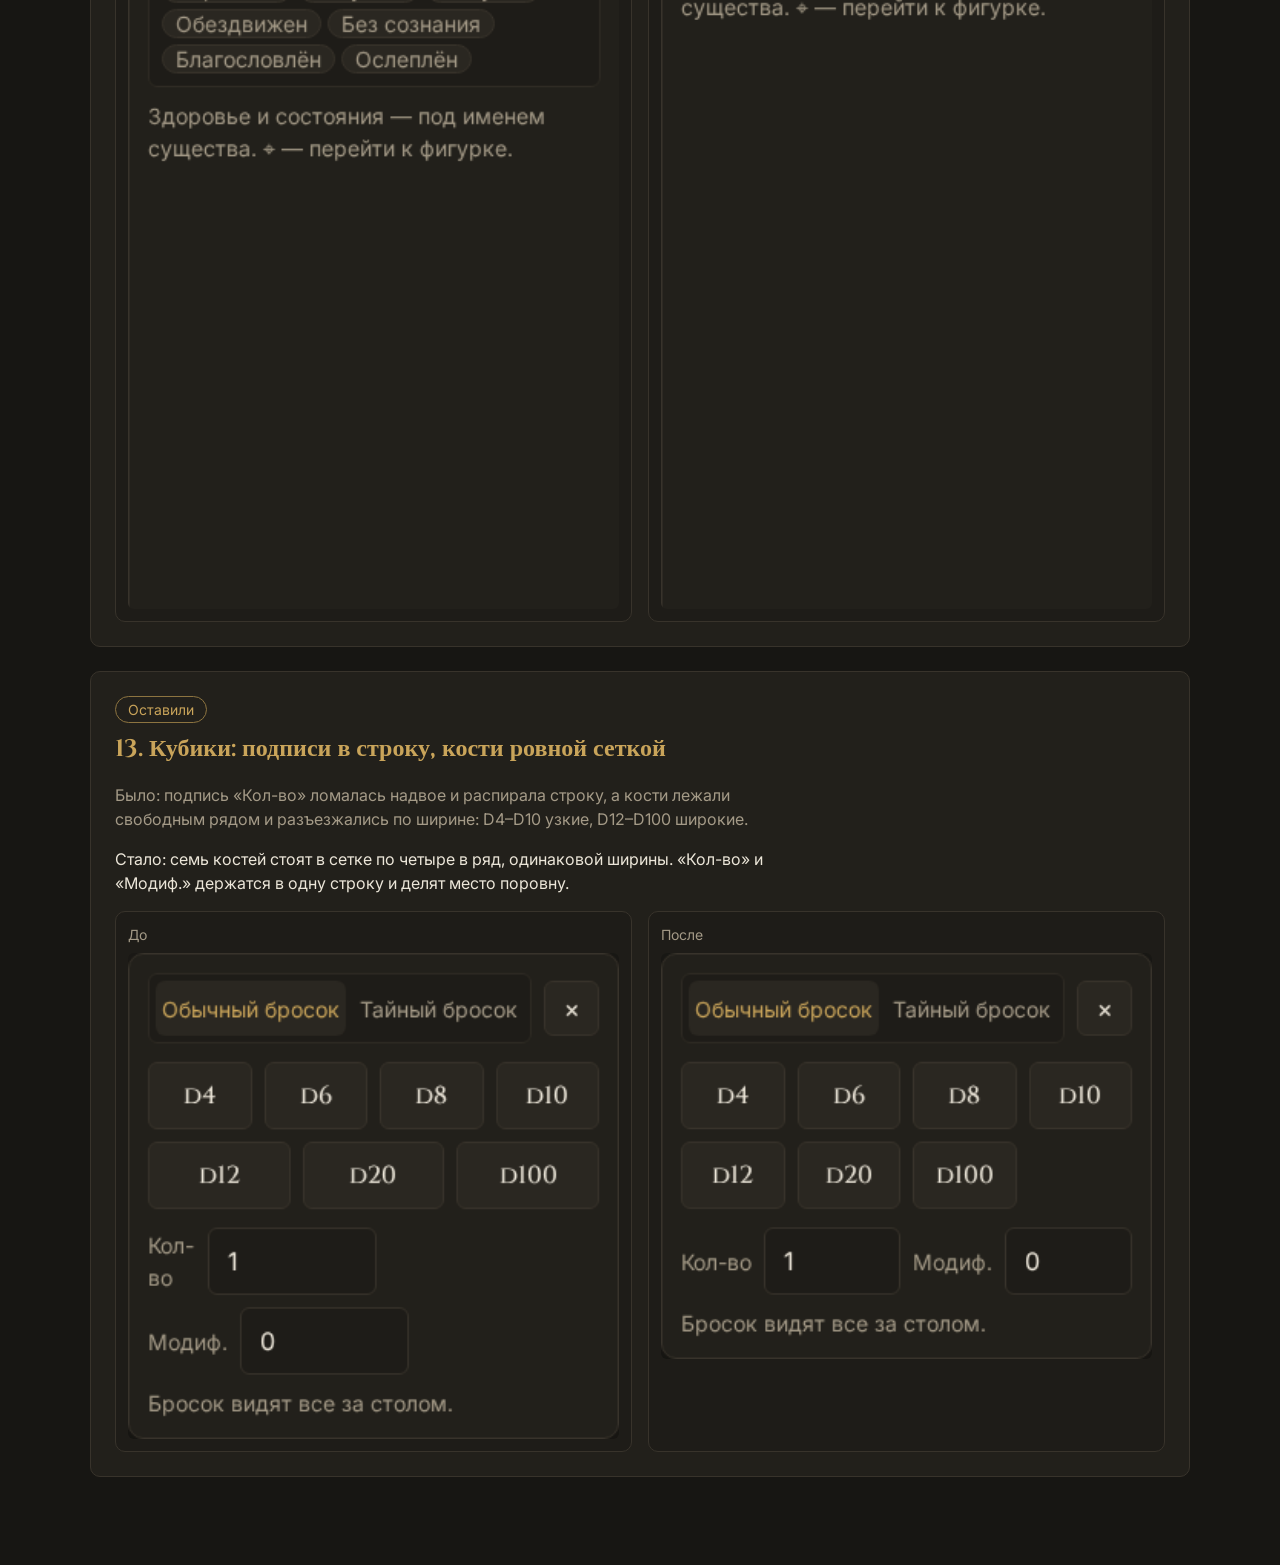
==== commit 6e45614b: "A hero dropping to 0 hit points becomes Unconscious automatically" ====
--- a/pravki/index.html
+++ b/pravki/index.html
@@ -101,6 +101,8 @@
     могут по нему щёлкнуть. Мастер и хозяин видят его полупрозрачным. Персонаж без
     сознания не двигается, не применяет приёмы и не привязывает других. Кубики
     игроку остаются: и на панели, и броски из листа.</p>
+    <p>Хиты героя упали до нуля — «Без сознания» встаёт само, от чего бы ни
+    пришёл урон. Снимает его Мастер, как и раньше.</p>
   </div>
 
   <h2 class="when">16 сентября 2026 — третья партия</h2>
